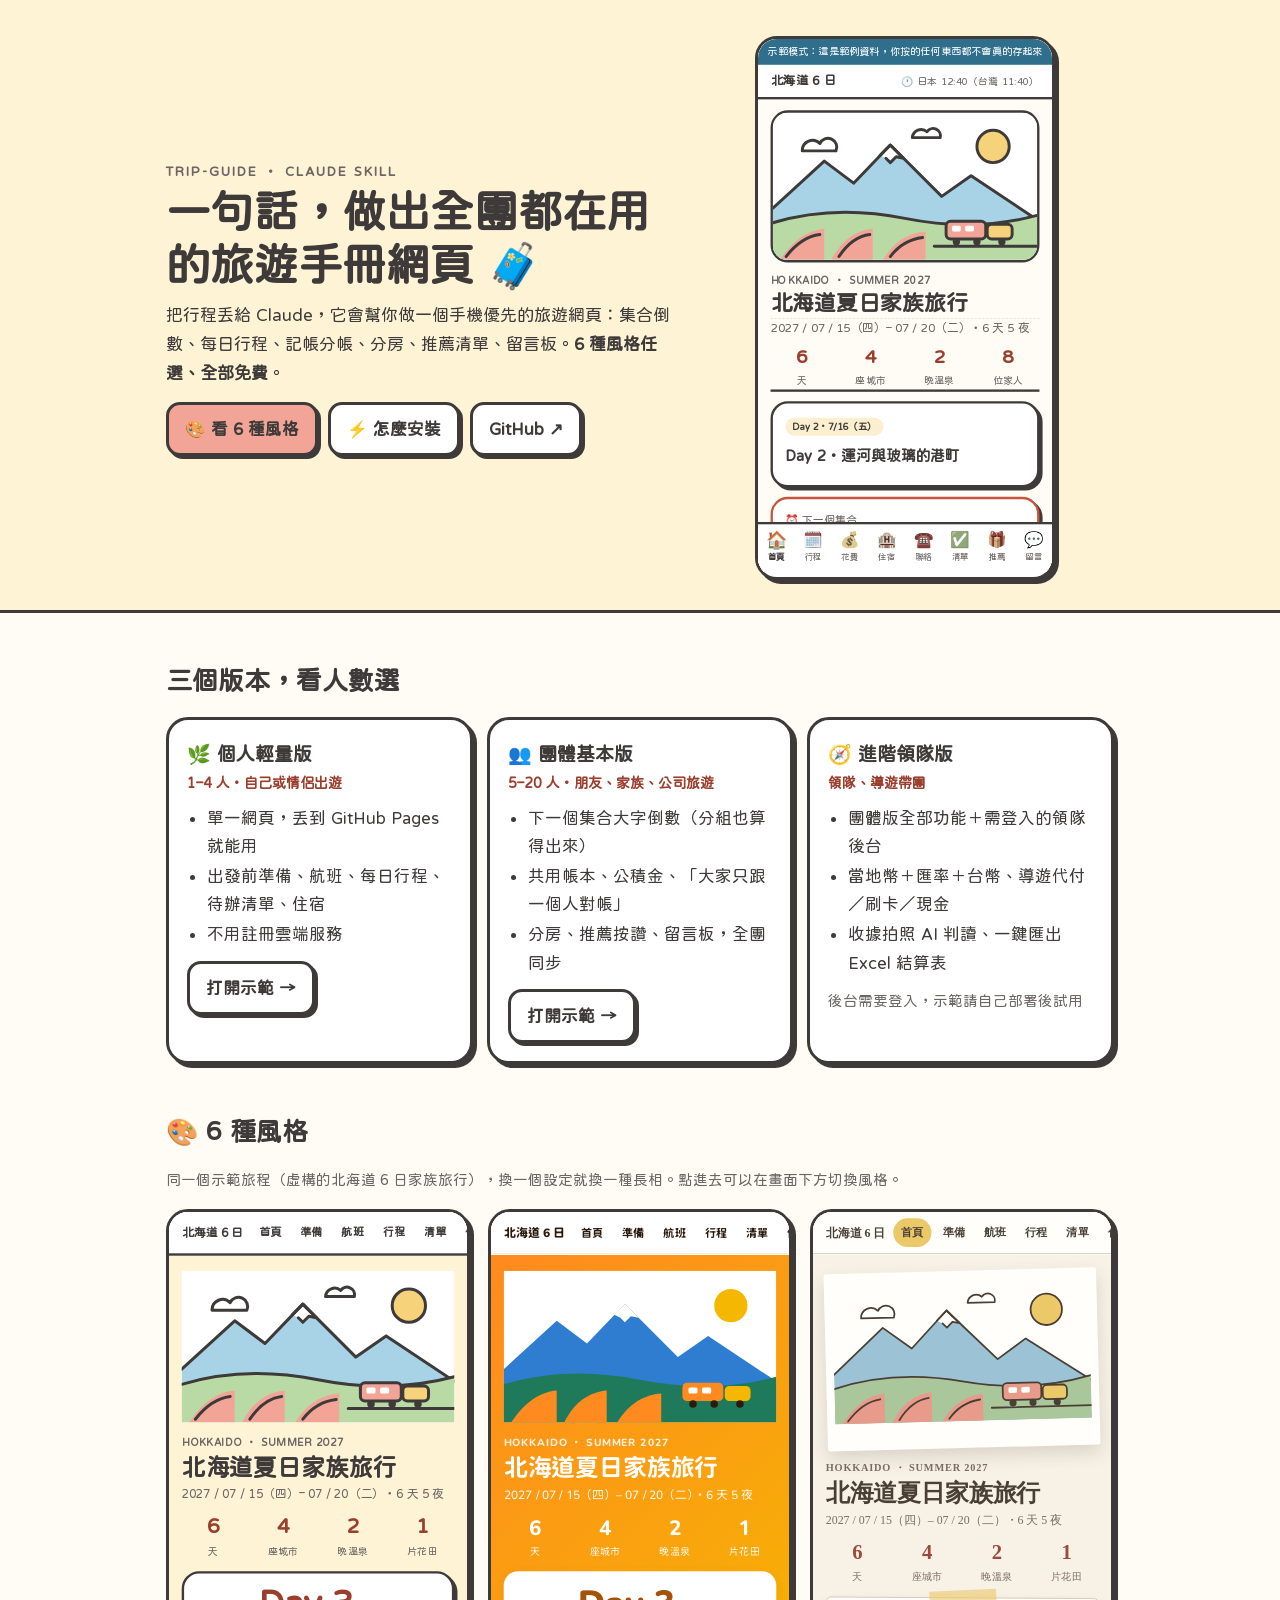
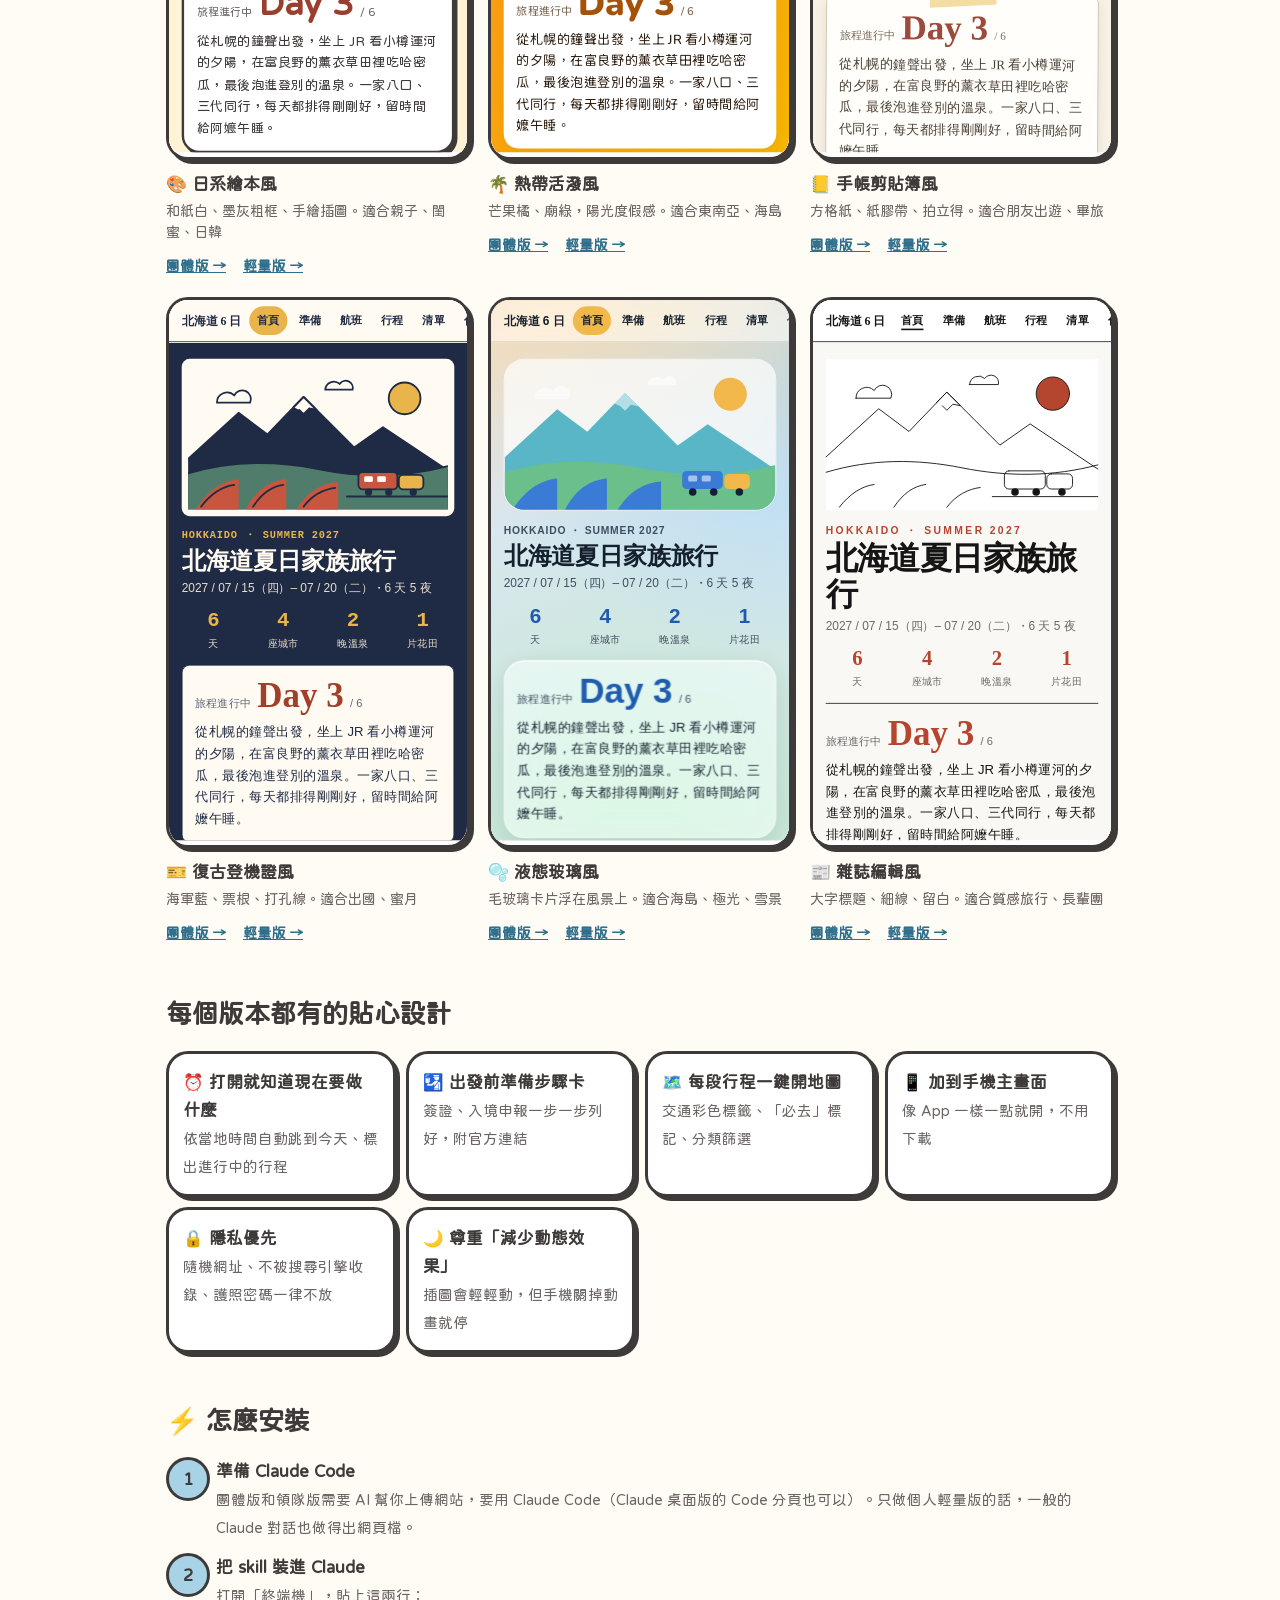
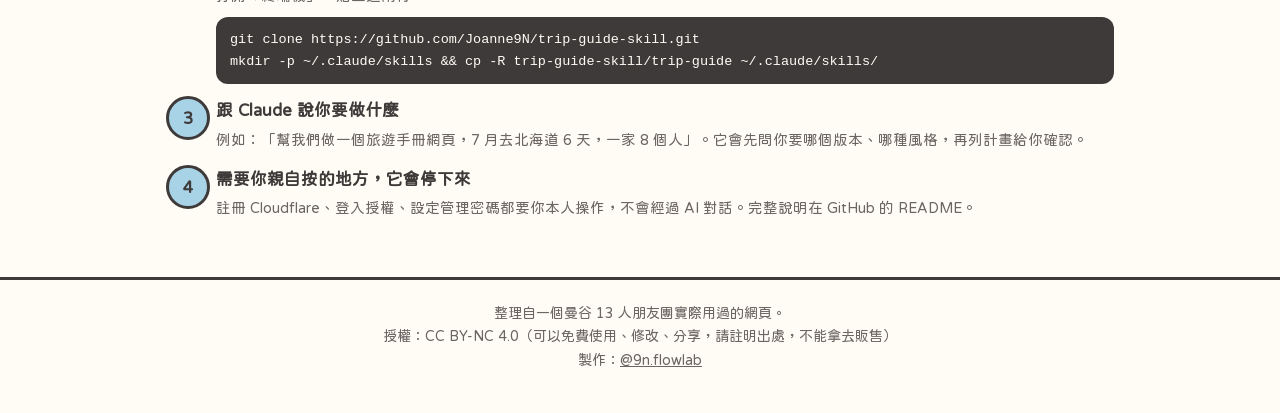
==== docs/index.html @ 9cfe088f "trip-guide skill v3: 6 styles × 3 versions, preview site Co-Authored-By: Claude Opus 5.5 <noreply@an" ====
<!DOCTYPE html>
<html lang="zh-Hant" data-theme="picturebook">
<head>
<meta charset="UTF-8">
<meta name="viewport" content="width=device-width, initial-scale=1, viewport-fit=cover">
<title>trip-guide 旅遊手冊網頁</title>
<meta name="description" content="一句話請 Claude 幫你做旅遊手冊網頁：6 種風格、個人／團體／領隊三個版本，記帳分帳、集合倒數、分房、留言板，全部免費。">
<link rel="icon" href="data:image/svg+xml,<svg xmlns='http://www.w3.org/2000/svg' viewBox='0 0 100 100'><text y='.9em' font-size='90'>🧳</text></svg>">
<link rel="preconnect" href="https://fonts.googleapis.com">
<link rel="preconnect" href="https://fonts.gstatic.com" crossorigin>
<link rel="stylesheet" href="https://fonts.googleapis.com/css2?family=Huninn&display=swap">
<link rel="stylesheet" href="themes.css">
<style>
*{box-sizing:border-box}
html,body{margin:0}
body{font-size:16.5px;line-height:1.7;overflow-x:hidden}
a{color:inherit}
.wrap{max-width:980px;margin:0 auto;padding:0 16px}
header.top{border-bottom:var(--bw) solid var(--bc);background:var(--hero-bg)}
header.top .wrap{padding-top:36px;padding-bottom:30px;display:grid;gap:18px;align-items:center}
@media (min-width:760px){ header.top .wrap{grid-template-columns:1.1fr .9fr} }
.kicker{font-size:13px;font-weight:700;letter-spacing:2px;color:var(--muted)}
h1{font-size:clamp(30px,6vw,44px);line-height:1.2;margin:4px 0 10px}
h2{font-size:26px;margin:46px 0 6px}
.lead{font-size:17px;margin:0 0 14px}
.btns{display:flex;flex-wrap:wrap;gap:10px}
.btn{display:inline-flex;align-items:center;gap:6px;padding:10px 16px;font:inherit;font-weight:700;text-decoration:none;cursor:pointer;background:var(--paper);color:var(--ink);border:var(--bw) solid var(--bc);border-radius:var(--radius-s);box-shadow:3px 3px 0 var(--bc);min-height:46px}
.btn.main{background:var(--c1)}
.muted{color:var(--muted);font-size:14.5px}
.card{padding:18px;margin:0}
.grid3{display:grid;gap:14px;margin-top:14px}
@media (min-width:760px){ .grid3{grid-template-columns:repeat(3,1fr)} }
.ver h3{margin:0 0 2px;font-size:19px}
.ver .who{font-weight:700;color:var(--c1-ink);font-size:14px}
.ver ul{margin:8px 0 0;padding-left:20px}
.ver li{margin:2px 0}
.styles{display:grid;gap:18px;margin-top:16px;grid-template-columns:repeat(2,1fr)}
@media (min-width:760px){ .styles{grid-template-columns:repeat(3,1fr)} }
.style h3{margin:10px 0 0;font-size:17px}
.style p{margin:2px 0 8px;font-size:14px;color:var(--muted);line-height:1.5}
.phone{position:relative;width:100%;aspect-ratio:375/680;border:var(--bw) solid var(--bc);border-radius:22px;overflow:hidden;background:var(--paper);box-shadow:4px 4px 0 var(--bc)}
.phone iframe{position:absolute;top:0;left:0;width:375px;height:680px;border:0;transform-origin:0 0;pointer-events:none}
.style a.open{display:inline-block;font-size:14px;font-weight:700;color:var(--c3-ink)}
.steps{counter-reset:s;list-style:none;padding:0;margin:14px 0 0;display:grid;gap:12px}
.steps li{counter-increment:s;display:grid;grid-template-columns:38px 1fr;gap:12px;align-items:start}
.steps li::before{content:counter(s);width:38px;height:38px;border-radius:50%;display:flex;align-items:center;justify-content:center;font-weight:800;background:var(--c3);border:var(--bw) solid var(--bc)}
pre{background:var(--ink);color:#FFFCF6;border-radius:12px;padding:12px 14px;overflow-x:auto;font-size:13.5px;line-height:1.6;margin:8px 0 0;white-space:pre-wrap;word-break:break-all}
.feat{display:grid;gap:10px;margin-top:14px;grid-template-columns:repeat(auto-fit,minmax(220px,1fr))}
.feat div{padding:14px}
.feat b{display:block}
footer{margin:56px 0 0;border-top:var(--bw) solid var(--bc);padding:22px 0 40px;text-align:center;font-size:14px;color:var(--muted)}
</style>
</head>
<body>

<header class="top"><div class="wrap">
  <div>
    <div class="kicker">TRIP-GUIDE ・ CLAUDE SKILL</div>
    <h1>一句話，做出全團都在用的旅遊手冊網頁 🧳</h1>
    <p class="lead">把行程丟給 Claude，它會幫你做一個手機優先的旅遊網頁：集合倒數、每日行程、記帳分帳、分房、推薦清單、留言板。<b>6 種風格任選、全部免費</b>。</p>
    <div class="btns">
      <a class="btn main" href="#styles">🎨 看 6 種風格</a>
      <a class="btn" href="#install">⚡ 怎麼安裝</a>
      <a class="btn" href="https://github.com/Joanne9N/trip-guide-skill">GitHub ↗</a>
    </div>
  </div>
  <div class="phone" style="max-width:300px;justify-self:center"><iframe data-src="group.html?theme=picturebook&now=2027-07-16T12:40&bare" title="團體版示範畫面" loading="lazy" scrolling="no"></iframe></div>
</div></header>

<main class="wrap">

  <h2>三個版本，看人數選</h2>
  <div class="grid3">
    <div class="card ver"><h3>🌿 個人輕量版</h3><div class="who">1–4 人・自己或情侶出遊</div>
      <ul><li>單一網頁，丟到 GitHub Pages 就能用</li><li>出發前準備、航班、每日行程、待辦清單、住宿</li><li>不用註冊雲端服務</li></ul>
      <div class="btns" style="margin-top:12px"><a class="btn" href="lite.html?now=2027-07-17">打開示範 →</a></div></div>
    <div class="card ver"><h3>👥 團體基本版</h3><div class="who">5–20 人・朋友、家族、公司旅遊</div>
      <ul><li>下一個集合大字倒數（分組也算得出來）</li><li>共用帳本、公積金、「大家只跟一個人對帳」</li><li>分房、推薦按讚、留言板，全團同步</li></ul>
      <div class="btns" style="margin-top:12px"><a class="btn" href="group.html?now=2027-07-16T12:40">打開示範 →</a></div></div>
    <div class="card ver"><h3>🧭 進階領隊版</h3><div class="who">領隊、導遊帶團</div>
      <ul><li>團體版全部功能＋需登入的領隊後台</li><li>當地幣＋匯率＋台幣、導遊代付／刷卡／現金</li><li>收據拍照 AI 判讀、一鍵匯出 Excel 結算表</li></ul>
      <p class="muted" style="margin:12px 0 0">後台需要登入，示範請自己部署後試用</p></div>
  </div>

  <h2 id="styles">🎨 6 種風格</h2>
  <p class="muted">同一個示範旅程（虛構的北海道 6 日家族旅行），換一個設定就換一種長相。點進去可以在畫面下方切換風格。</p>
  <div class="styles" id="style-grid"></div>

  <h2>每個版本都有的貼心設計</h2>
  <div class="feat">
    <div class="card"><b>⏰ 打開就知道現在要做什麼</b><span class="muted">依當地時間自動跳到今天、標出進行中的行程</span></div>
    <div class="card"><b>🛂 出發前準備步驟卡</b><span class="muted">簽證、入境申報一步一步列好，附官方連結</span></div>
    <div class="card"><b>🗺️ 每段行程一鍵開地圖</b><span class="muted">交通彩色標籤、「必去」標記、分類篩選</span></div>
    <div class="card"><b>📱 加到手機主畫面</b><span class="muted">像 App 一樣一點就開，不用下載</span></div>
    <div class="card"><b>🔒 隱私優先</b><span class="muted">隨機網址、不被搜尋引擎收錄、護照密碼一律不放</span></div>
    <div class="card"><b>🌙 尊重「減少動態效果」</b><span class="muted">插圖會輕輕動，但手機關掉動畫就停</span></div>
  </div>

  <h2 id="install">⚡ 怎麼安裝</h2>
  <ol class="steps">
    <li><div><b>準備 Claude Code</b><br><span class="muted">團體版和領隊版需要 AI 幫你上傳網站，要用 Claude Code（Claude 桌面版的 Code 分頁也可以）。只做個人輕量版的話，一般的 Claude 對話也做得出網頁檔。</span></div></li>
    <li><div><b>把 skill 裝進 Claude</b><br><span class="muted">打開「終端機」，貼上這兩行：</span>
      <pre>git clone https://github.com/Joanne9N/trip-guide-skill.git
mkdir -p ~/.claude/skills && cp -R trip-guide-skill/trip-guide ~/.claude/skills/</pre></div></li>
    <li><div><b>跟 Claude 說你要做什麼</b><br><span class="muted">例如：「幫我們做一個旅遊手冊網頁，7 月去北海道 6 天，一家 8 個人」。它會先問你要哪個版本、哪種風格，再列計畫給你確認。</span></div></li>
    <li><div><b>需要你親自按的地方，它會停下來</b><br><span class="muted">註冊 Cloudflare、登入授權、設定管理密碼都要你本人操作，不會經過 AI 對話。完整說明在 GitHub 的 README。</span></div></li>
  </ol>

</main>

<footer><div class="wrap">
  整理自一個曼谷 13 人朋友團實際用過的網頁。<br>
  授權：CC BY-NC 4.0（可以免費使用、修改、分享，請註明出處，不能拿去販售）<br>
  製作：<a href="https://www.instagram.com/9n.flowlab/" target="_blank" rel="noopener">@9n.flowlab</a>
</div></footer>

<script>
const STYLES = [
  ["picturebook","🎨 日系繪本風","和紙白、墨灰粗框、手繪插圖。適合親子、閨蜜、日韓"],
  ["tropical","🌴 熱帶活潑風","芒果橘、廟綠，陽光度假感。適合東南亞、海島"],
  ["scrapbook","📒 手帳剪貼簿風","方格紙、紙膠帶、拍立得。適合朋友出遊、畢旅"],
  ["boarding","🎫 復古登機證風","海軍藍、票根、打孔線。適合出國、蜜月"],
  ["glass","🫧 液態玻璃風","毛玻璃卡片浮在風景上。適合海島、極光、雪景"],
  ["magazine","📰 雜誌編輯風","大字標題、細線、留白。適合質感旅行、長輩團"],
];
document.getElementById("style-grid").innerHTML = STYLES.map(([t, n, d]) => `
  <div class="style">
    <a href="group.html?theme=${t}&now=2027-07-16T12:40" aria-label="打開${n}示範"><div class="phone"><iframe data-src="lite.html?theme=${t}&now=2027-07-17&bare" title="${n}示範畫面" loading="lazy" tabindex="-1" scrolling="no"></iframe></div></a>
    <h3>${n}</h3><p>${d}</p>
    <a class="open" href="group.html?theme=${t}&now=2027-07-16T12:40">團體版 →</a>　<a class="open" href="lite.html?theme=${t}&now=2027-07-17">輕量版 →</a>
  </div>`).join("");
// 縮圖：把 375px 寬的手機畫面縮放到卡片寬度；捲到附近才載入
const frames = [...document.querySelectorAll(".phone iframe")];
const fit = () => frames.forEach(f => { f.style.transform = `scale(${f.parentNode.clientWidth / 375})`; });
fit(); addEventListener("resize", fit);
const load = f => { if (!f.src) f.src = f.dataset.src; };
if ("IntersectionObserver" in window){
  const io = new IntersectionObserver(es => es.forEach(e => { if (e.isIntersecting){ load(e.target); io.unobserve(e.target); } }), { rootMargin: "300px" });
  frames.forEach(f => io.observe(f));
} else frames.forEach(load);
</script>
</body>
</html>
---- docs/themes.css ----
/* =========================================================
   trip-guide 風格系統（6 種）
   用法：<html data-theme="picturebook">，換風格只要改這個值
   picturebook 日系繪本｜tropical 熱帶活潑｜scrapbook 手帳剪貼簿
   boarding 復古登機證｜glass 液態玻璃｜magazine 雜誌編輯
   這份是母版：改完執行 node tools/sync-themes.mjs，
   會把內容同步進各版本 index.html 的 THEMES 區塊
   ========================================================= */

/* ---------- 共用變數（每種風格覆寫） ---------- */
:root{
  --bg:#FFFCF6; --paper:#FFFFFF; --ink:#3E3A39; --muted:#6B6563; --line:#E8DCCB;
  --c1:#F2A497; --c2:#F6D27A; --c3:#A8D3E6; --c4:#B9DAA5;
  --c1-ink:#9A3E2E; --c3-ink:#2F6F8C; --c4-ink:#3F6E2C;
  --on-c1:#3E3A39; --alert:#C8553D;
  --bw:3px; --bc:#3E3A39; --radius:22px; --radius-s:14px;
  --shadow:none; --shadow-lift:none;
  --font-body:"Huninn",-apple-system,"PingFang TC","Noto Sans TC",sans-serif;
  --font-head:var(--font-body);
  --font-mono:ui-monospace,"SF Mono",Menlo,monospace;
  --hero-bg:var(--bg);
}

/* 🎨 日系繪本：和紙白、墨灰粗框、大圓角、平塗 */
[data-theme="picturebook"]{
  --alert:#C8553D;
  --bg:#FFFCF6; --paper:#FFFFFF; --ink:#3E3A39; --muted:#6B6563; --line:#E8DCCB;
  --c1:#F2A497; --c2:#F6D27A; --c3:#A8D3E6; --c4:#B9DAA5;
  --c1-ink:#9A3E2E; --c3-ink:#2F6F8C; --c4-ink:#3F6E2C; --on-c1:#3E3A39;
  --bw:3px; --bc:#3E3A39; --radius:22px; --radius-s:14px;
  --shadow:4px 4px 0 #3E3A39; --shadow-lift:6px 6px 0 #3E3A39;
  --font-body:"Huninn",-apple-system,"PingFang TC",sans-serif;
  --hero-bg:#FFF3D6;
}

/* 🌴 熱帶活潑：芒果橘、廟綠、辣椒紅（曼谷團原版） */
[data-theme="tropical"]{
  --alert:#E0452B;
  --bg:#FFF8EC; --paper:#FFFFFF; --ink:#2B1B0E; --muted:#7A6450; --line:#F1E3CC;
  --c1:#FF8A1F; --c2:#F5B700; --c3:#2F7DD1; --c4:#1F7A5C;
  --c1-ink:#A4520A; --c3-ink:#2F7DD1; --c4-ink:#1F7A5C; --on-c1:#FFFFFF;
  --bw:0px; --bc:transparent; --radius:18px; --radius-s:12px;
  --shadow:0 4px 14px rgba(120,70,10,.08); --shadow-lift:0 8px 22px rgba(120,70,10,.14);
  --font-body:"Chiron GoRound TC",-apple-system,"PingFang TC",sans-serif;
  --hero-bg:linear-gradient(135deg,#FF8A1F,#F5B700);
}

/* 📒 手帳剪貼簿：方格紙、紙膠帶、微歪的卡片 */
[data-theme="scrapbook"]{
  --alert:#B9503F;
  --bg:#F7F1E6; --paper:#FFFEFA; --ink:#4A3F35; --muted:#7D6E60; --line:#E6DACB;
  --c1:#E89A8B; --c2:#EBC868; --c3:#9CC3D5; --c4:#A9C79A;
  --c1-ink:#9C4A3B; --c3-ink:#3D6E85; --c4-ink:#4C6E3D; --on-c1:#4A3F35;
  --bw:1.5px; --bc:#CDBFAE; --radius:6px; --radius-s:6px;
  --shadow:0 2px 0 rgba(74,63,53,.08),0 6px 14px rgba(74,63,53,.10); --shadow-lift:0 10px 22px rgba(74,63,53,.16);
  --font-body:"LXGW WenKai TC",-apple-system,"PingFang TC",serif;
  --hero-bg:#F7F1E6;
}

/* 🎫 復古登機證：奶油紙、海軍藍、票根與打孔線 */
[data-theme="boarding"]{
  --alert:#C8553D;
  --bg:#F3EBDD; --paper:#FFFBF2; --ink:#1F2A44; --muted:#5E6577; --line:#D9CDB8;
  --c1:#C8553D; --c2:#E9B44C; --c3:#1F2A44; --c4:#4F7C6B;
  --c1-ink:#A23F2A; --c3-ink:#1F2A44; --c4-ink:#35594B; --on-c1:#FFFBF2;
  --bw:1.5px; --bc:#1F2A44; --radius:10px; --radius-s:8px;
  --shadow:0 1px 0 rgba(31,42,68,.12); --shadow-lift:0 6px 16px rgba(31,42,68,.14);
  --font-body:"Noto Sans TC",-apple-system,"PingFang TC",sans-serif;
  --font-head:"Noto Serif TC","Songti TC",serif;
  --font-mono:"Space Mono",ui-monospace,Menlo,monospace;
  --hero-bg:#1F2A44;
}

/* 🫧 液態玻璃：半透明毛玻璃卡片，底下是風景照或漸層 */
[data-theme="glass"]{
  --alert:#D94A3A;
  --bg:#DCE7F2; --paper:rgba(255,255,255,.55); --ink:#14202E; --muted:#3E4E60; --line:rgba(20,32,46,.12);
  --c1:#3A7BD5; --c2:#F2B84B; --c3:#59B6C7; --c4:#6BBF8A;
  --c1-ink:#1E5BAE; --c3-ink:#1F6E7C; --c4-ink:#2D7A4C; --on-c1:#FFFFFF;
  --bw:1px; --bc:rgba(255,255,255,.7); --radius:26px; --radius-s:16px;
  --shadow:0 8px 30px rgba(20,32,46,.12),inset 0 1px 0 rgba(255,255,255,.8); --shadow-lift:0 14px 40px rgba(20,32,46,.18),inset 0 1px 0 rgba(255,255,255,.9);
  --font-body:"Noto Sans TC",-apple-system,"PingFang TC",sans-serif;
  --hero-bg:transparent;
}

/* 📰 雜誌編輯：大字標題、細線、留白、黑白加一個重點色 */
[data-theme="magazine"]{
  --alert:#B5452E;
  --bg:#FAF8F4; --paper:#FFFFFF; --ink:#151515; --muted:#6A6A6A; --line:#DEDAD2;
  --c1:#B5452E; --c2:#C9A227; --c3:#2E5E7E; --c4:#5B7A4A;
  --c1-ink:#B5452E; --c3-ink:#2E5E7E; --c4-ink:#4C6A3C; --on-c1:#FFFFFF;
  --bw:1px; --bc:#151515; --radius:0px; --radius-s:0px;
  --shadow:none; --shadow-lift:none;
  --font-body:"Noto Sans TC",-apple-system,"PingFang TC",sans-serif;
  --font-head:"Noto Serif TC","Songti TC",serif;
  --hero-bg:#FAF8F4;
}

/* ---------- 共用元件（所有風格共用的骨架） ---------- */
html{background:var(--bg)}
body{background:var(--bg);color:var(--ink);font-family:var(--font-body)}
h1,h2,h3,.head-font{font-family:var(--font-head)}
.card{background:var(--paper);border:var(--bw) solid var(--bc);border-radius:var(--radius);box-shadow:var(--shadow)}
.btn{border-radius:var(--radius-s)}
.pill{border-radius:99px}
.mono{font-family:var(--font-mono)}
.tag{display:inline-block;font-size:12px;font-weight:700;padding:2px 9px;border-radius:99px;border:1.5px solid currentColor;line-height:1.5;vertical-align:2px}
.tag.walk{color:var(--c4-ink);background:color-mix(in srgb,var(--c4) 28%,var(--paper))}
.tag.train{color:var(--c3-ink);background:color-mix(in srgb,var(--c3) 28%,var(--paper))}
.tag.bus{color:#7A5A00;background:color-mix(in srgb,var(--c2) 35%,var(--paper))}
.tag.car{color:var(--c1-ink);background:color-mix(in srgb,var(--c1) 28%,var(--paper))}
.tag.flight{color:var(--ink);background:color-mix(in srgb,var(--line) 60%,var(--paper))}
.tag.must{color:var(--on-c1);background:var(--c1);border-color:var(--c1)}

/* 插圖：線條吃 --ink，填色吃 --c1～--c4，各風格自動變色 */
.ill .k{stroke:var(--ink);stroke-width:calc(var(--bw) + 1px);stroke-linejoin:round;stroke-linecap:round;fill:none}
.ill .f1{fill:var(--c1)} .ill .f2{fill:var(--c2)} .ill .f3{fill:var(--c3)} .ill .f4{fill:var(--c4)}
.ill .fp{fill:var(--paper)} .ill .fi{fill:var(--ink)}
[data-theme="tropical"] .ill .k,[data-theme="glass"] .ill .k{stroke-width:0}
[data-theme="magazine"] .ill .k{stroke-width:1.2px}
[data-theme="magazine"] .ill .f1,[data-theme="magazine"] .ill .f2,[data-theme="magazine"] .ill .f3,[data-theme="magazine"] .ill .f4{fill:none}
[data-theme="magazine"] .ill .sun{fill:var(--c1)}

/* 動畫：插圖輕輕動、切換日期彈一下 */
@keyframes bob{50%{transform:translateY(-4px)}}
@keyframes drift{50%{transform:translateX(10px)}}
@keyframes ride{0%{transform:translateX(-30px)}100%{transform:translateX(30px)}}
@keyframes twinkle{50%{opacity:.35}}
@keyframes boing{0%{transform:scale(.96) translateY(6px);opacity:.2}60%{transform:scale(1.02) translateY(-2px);opacity:1}100%{transform:none}}
.ill .bob{animation:bob 3.2s ease-in-out infinite}
.ill .drift{animation:drift 7s ease-in-out infinite}
.ill .ride{animation:ride 6s ease-in-out infinite alternate}
.ill .twinkle{animation:twinkle 2.4s ease-in-out infinite}
.boing{animation:boing .45s cubic-bezier(.3,1.4,.5,1)}
@media (prefers-reduced-motion:reduce){
  *,*::before,*::after{animation:none !important;transition:none !important;scroll-behavior:auto !important}
}

/* ---------- 各風格的裝飾 ---------- */

/* 🎨 繪本：硬陰影、粗框按鈕 */
[data-theme="picturebook"] .btn,[data-theme="picturebook"] .day-chip{border:var(--bw) solid var(--bc)}
[data-theme="picturebook"] .day-chip.on{box-shadow:3px 3px 0 var(--bc)}
[data-theme="picturebook"] .hero{border-bottom:var(--bw) solid var(--bc)}

/* 🌴 熱帶：漸層頁首、白字 */
[data-theme="tropical"] .hero{color:#fff;border-radius:0 0 28px 28px}
[data-theme="tropical"] .hero .sub,[data-theme="tropical"] .hero .stat span{color:rgba(255,255,255,.92)}
[data-theme="tropical"] .hero .stat b{color:#fff}
[data-theme="tropical"] .hero .kicker{color:rgba(255,255,255,.85)}
.hero .card{color:var(--ink)}

/* 📒 手帳：方格紙底、紙膠帶、卡片微歪 */
[data-theme="scrapbook"] body{background-image:linear-gradient(rgba(156,195,213,.18) 1px,transparent 1px),linear-gradient(90deg,rgba(156,195,213,.18) 1px,transparent 1px);background-size:22px 22px}
[data-theme="scrapbook"] .card{position:relative}
[data-theme="scrapbook"] .card::before{content:"";position:absolute;top:-10px;left:50%;width:84px;height:20px;margin-left:-42px;background:color-mix(in srgb,var(--c2) 70%,transparent);transform:rotate(-3deg);opacity:.85}
[data-theme="scrapbook"] .card:nth-of-type(3n+2)::before{background:color-mix(in srgb,var(--c3) 70%,transparent);transform:rotate(2deg);left:22%}
[data-theme="scrapbook"] .card:nth-of-type(3n)::before{background:color-mix(in srgb,var(--c1) 60%,transparent);transform:rotate(-1deg);left:74%}
[data-theme="scrapbook"] .card:nth-of-type(odd){transform:rotate(-.4deg)}
[data-theme="scrapbook"] .card:nth-of-type(even){transform:rotate(.35deg)}
[data-theme="scrapbook"] .hero-art{background:var(--paper);padding:10px 10px 34px;box-shadow:var(--shadow-lift);transform:rotate(-1.5deg);border-radius:3px}

/* 🎫 登機證：深藍頁首、打孔線、等寬字 */
[data-theme="boarding"] .hero{color:#FFFBF2}
[data-theme="boarding"] .hero .sub,[data-theme="boarding"] .hero .stat span{color:#E9DFC9}
[data-theme="boarding"] .hero .stat b{color:var(--c2);font-family:var(--font-mono)}
[data-theme="boarding"] .hero .kicker{color:var(--c2);font-family:var(--font-mono)}
[data-theme="boarding"] .hero-art{background:#FFFBF2;border-radius:10px;padding:8px;position:relative}
[data-theme="boarding"] .card{position:relative}
[data-theme="boarding"] .card.ticket{border-style:solid;background:radial-gradient(circle at 0 50%,transparent 11px,var(--paper) 12px) left/51% 100% no-repeat,radial-gradient(circle at 100% 50%,transparent 11px,var(--paper) 12px) right/51% 100% no-repeat;border:0;box-shadow:0 0 0 1.5px var(--bc) inset}
[data-theme="boarding"] .perf{border-top:2px dashed var(--line);margin:12px -16px}
[data-theme="boarding"] .day-chip b,[data-theme="boarding"] .t{font-family:var(--font-mono)}
[data-theme="boarding"] .stamp{display:inline-block;border:2px solid var(--c1);color:var(--c1);border-radius:8px;padding:2px 10px;transform:rotate(-6deg);font-family:var(--font-mono);font-weight:700;letter-spacing:1px}

/* 🫧 玻璃：背景照片／漸層＋毛玻璃 */
[data-theme="glass"] body{background:var(--photo,radial-gradient(1200px 600px at 10% -10%,#FFD9A8 0,transparent 60%),radial-gradient(900px 700px at 110% 10%,#A9D8F5 0,transparent 55%),radial-gradient(900px 900px at 50% 110%,#BDE8C9 0,transparent 60%),#DCE7F2);background-attachment:fixed;background-size:cover}
[data-theme="glass"] .card,[data-theme="glass"] .topbar,[data-theme="glass"] .day-chip,[data-theme="glass"] nav.tabs{-webkit-backdrop-filter:blur(18px) saturate(1.6);backdrop-filter:blur(18px) saturate(1.6)}
[data-theme="glass"] .topbar,[data-theme="glass"] nav.tabs{background:rgba(255,255,255,.55) !important}
[data-theme="glass"] .day-chip{background:rgba(255,255,255,.45) !important;border:1px solid rgba(255,255,255,.7) !important}
[data-theme="glass"] .hero-art{border-radius:26px;overflow:hidden;background:rgba(255,255,255,.35);border:1px solid rgba(255,255,255,.7)}
@supports not ((backdrop-filter:blur(1px)) or (-webkit-backdrop-filter:blur(1px))){
  [data-theme="glass"]{--paper:rgba(255,255,255,.92)}
}

/* 📰 雜誌：大標、細線分隔、沒有圓角 */
[data-theme="magazine"] .card{border-width:0;border-top:1px solid var(--bc);background:transparent;padding-left:0;padding-right:0}
[data-theme="magazine"] .hero h1{font-size:40px;line-height:1.15;font-weight:900;letter-spacing:-.5px}
[data-theme="magazine"] .hero .kicker{letter-spacing:3px;text-transform:uppercase;color:var(--c1)}
[data-theme="magazine"] h2{font-size:26px;font-weight:900;border-bottom:3px solid var(--ink);padding-bottom:6px}
[data-theme="magazine"] .day-chip{border:0;border-bottom:2px solid transparent;border-radius:0;background:transparent}
[data-theme="magazine"] .day-chip.on{border-bottom-color:var(--c1);background:transparent;color:var(--ink)}
[data-theme="magazine"] .btn{border:1px solid var(--ink)}
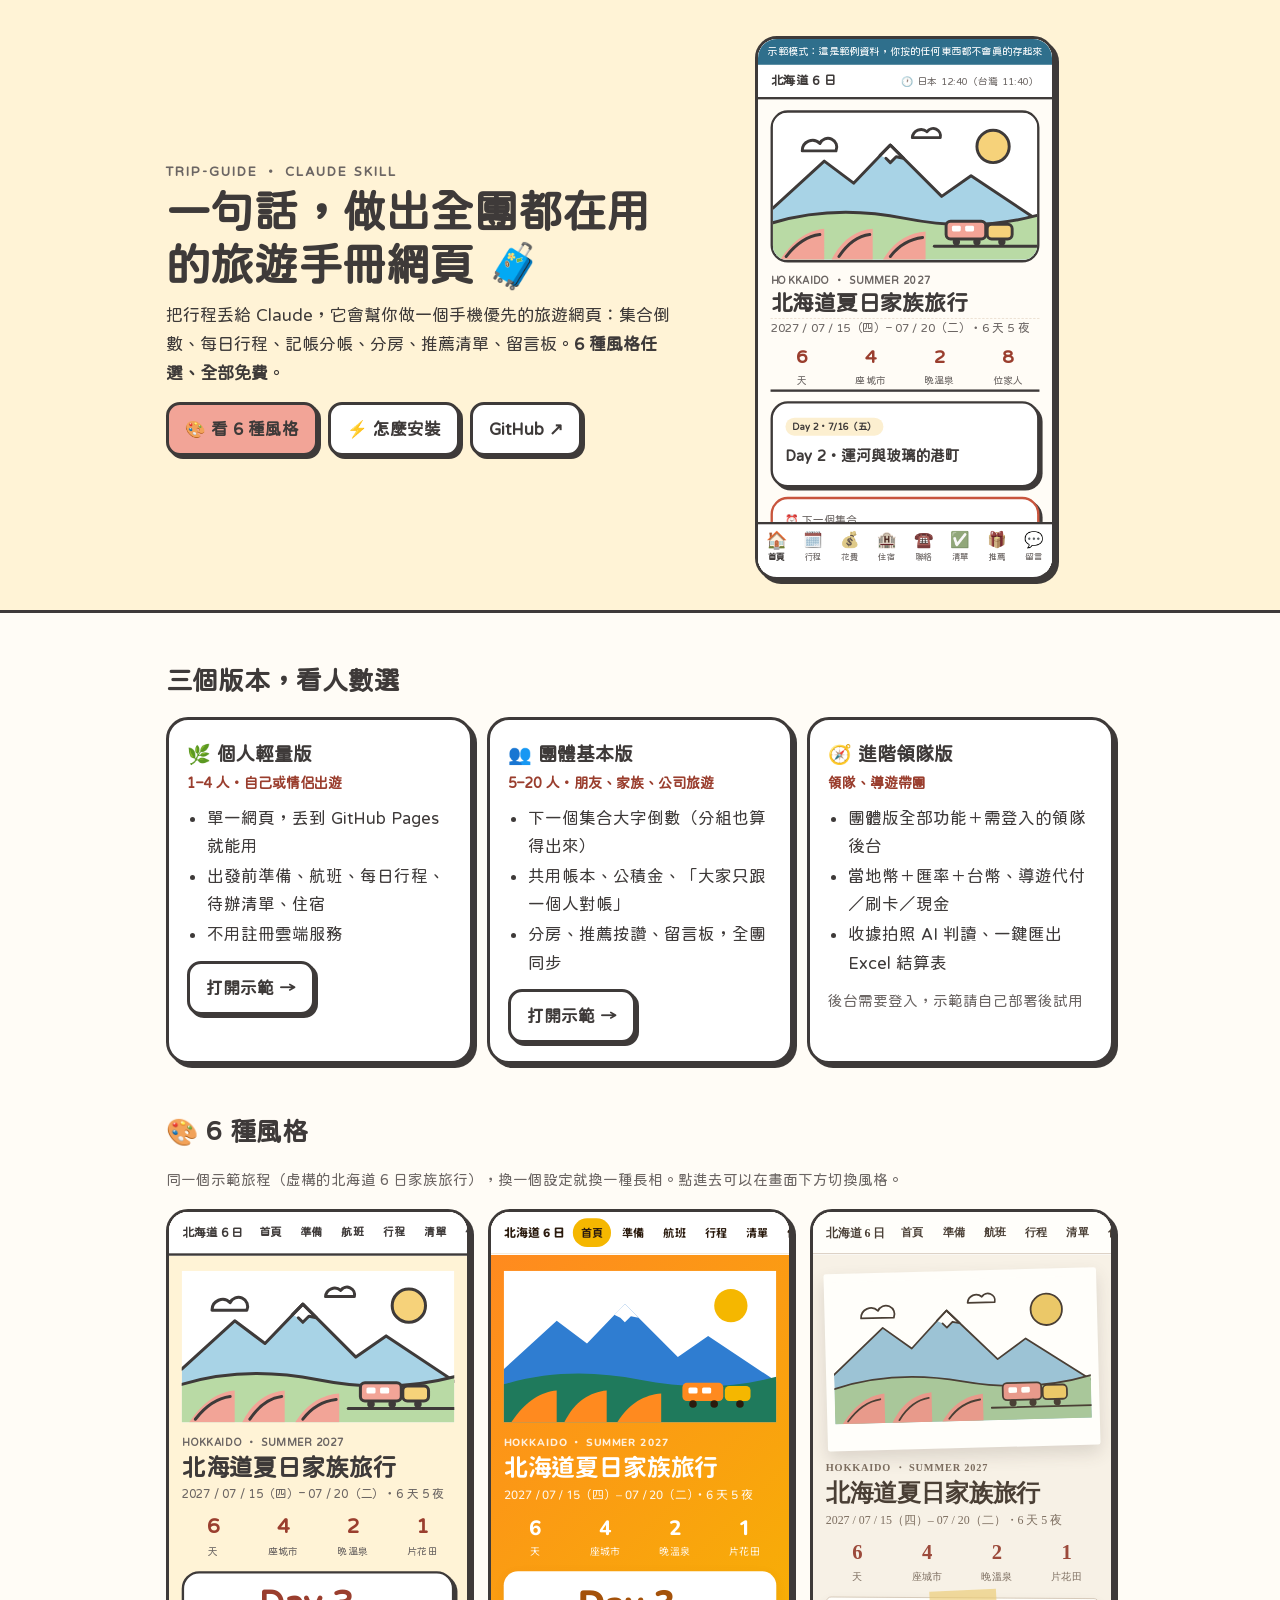
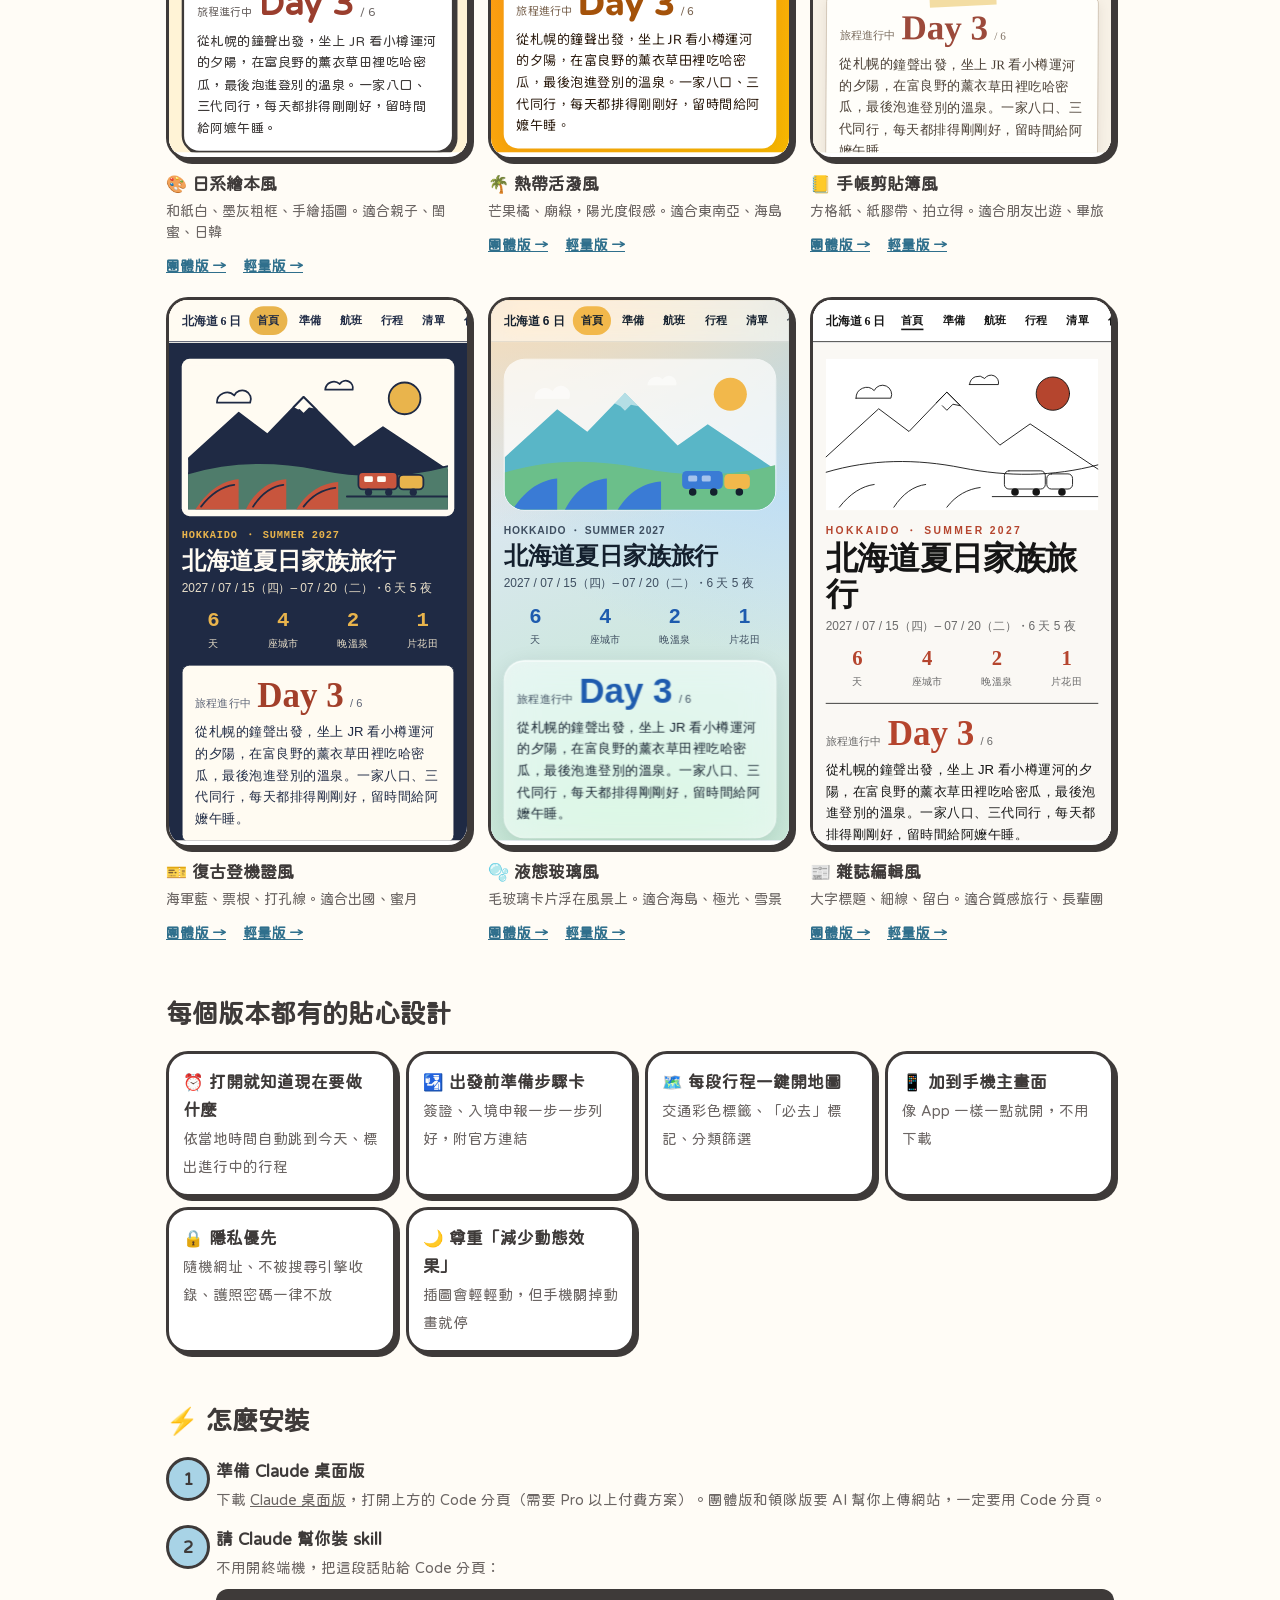
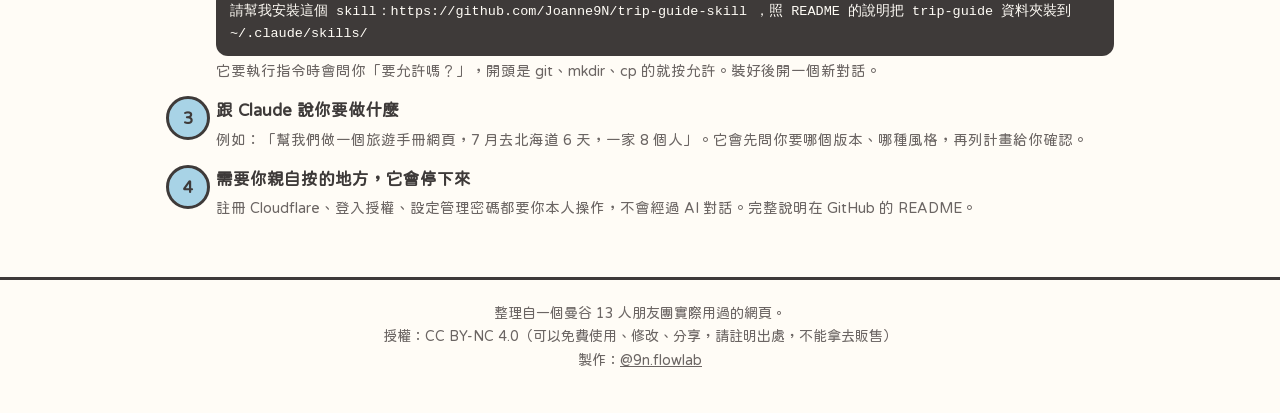
==== commit cd0db0d0: "Easier install guide, destination inventory and screenshot self-check - README and docs: install by " ====
--- a/docs/index.html
+++ b/docs/index.html
@@ -98,10 +98,10 @@
 
   <h2 id="install">⚡ 怎麼安裝</h2>
   <ol class="steps">
-    <li><div><b>準備 Claude Code</b><br><span class="muted">團體版和領隊版需要 AI 幫你上傳網站，要用 Claude Code（Claude 桌面版的 Code 分頁也可以）。只做個人輕量版的話，一般的 Claude 對話也做得出網頁檔。</span></div></li>
-    <li><div><b>把 skill 裝進 Claude</b><br><span class="muted">打開「終端機」，貼上這兩行：</span>
-      <pre>git clone https://github.com/Joanne9N/trip-guide-skill.git
-mkdir -p ~/.claude/skills && cp -R trip-guide-skill/trip-guide ~/.claude/skills/</pre></div></li>
+    <li><div><b>準備 Claude 桌面版</b><br><span class="muted">下載 <a href="https://claude.com/download" target="_blank" rel="noopener">Claude 桌面版</a>，打開上方的 Code 分頁（需要 Pro 以上付費方案）。團體版和領隊版要 AI 幫你上傳網站，一定要用 Code 分頁。</span></div></li>
+    <li><div><b>請 Claude 幫你裝 skill</b><br><span class="muted">不用開終端機，把這段話貼給 Code 分頁：</span>
+      <pre>請幫我安裝這個 skill：https://github.com/Joanne9N/trip-guide-skill ，照 README 的說明把 trip-guide 資料夾裝到 ~/.claude/skills/</pre>
+      <span class="muted">它要執行指令時會問你「要允許嗎？」，開頭是 git、mkdir、cp 的就按允許。裝好後開一個新對話。</span></div></li>
     <li><div><b>跟 Claude 說你要做什麼</b><br><span class="muted">例如：「幫我們做一個旅遊手冊網頁，7 月去北海道 6 天，一家 8 個人」。它會先問你要哪個版本、哪種風格，再列計畫給你確認。</span></div></li>
     <li><div><b>需要你親自按的地方，它會停下來</b><br><span class="muted">註冊 Cloudflare、登入授權、設定管理密碼都要你本人操作，不會經過 AI 對話。完整說明在 GitHub 的 README。</span></div></li>
   </ol>
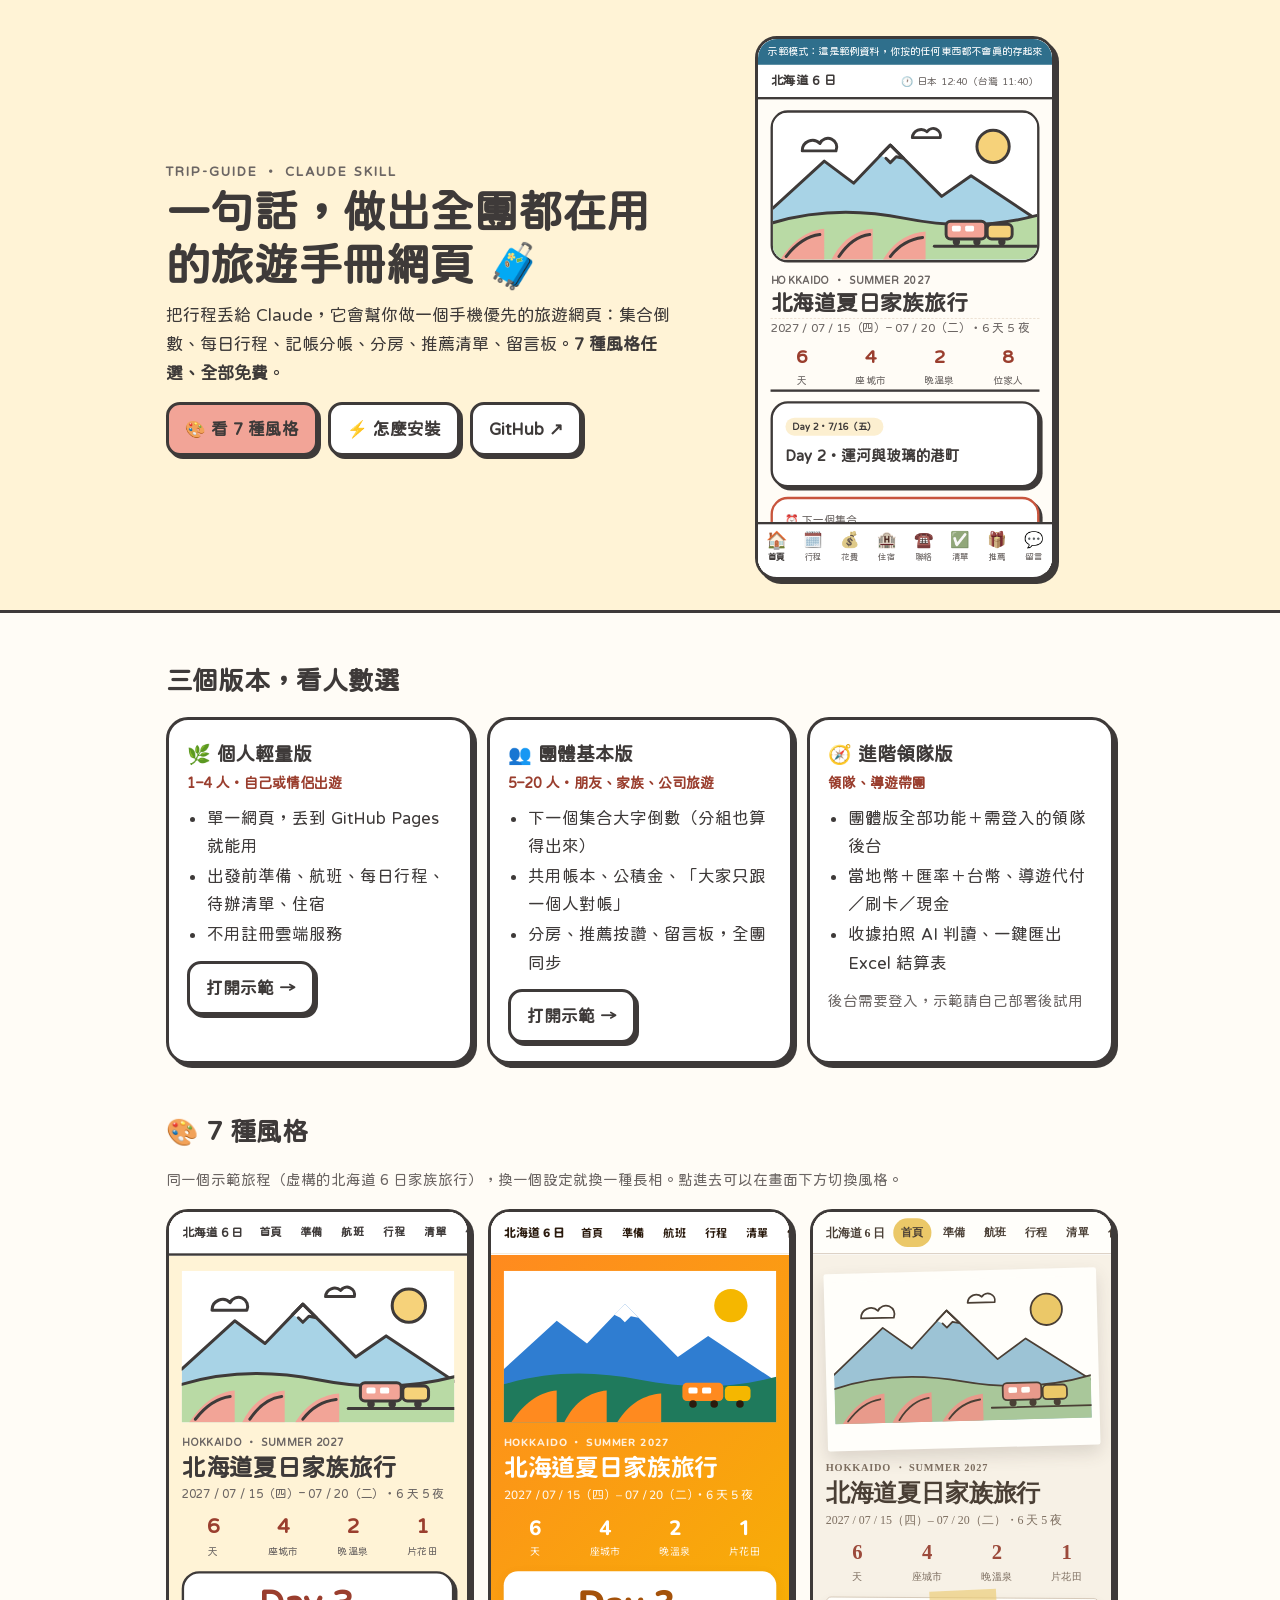
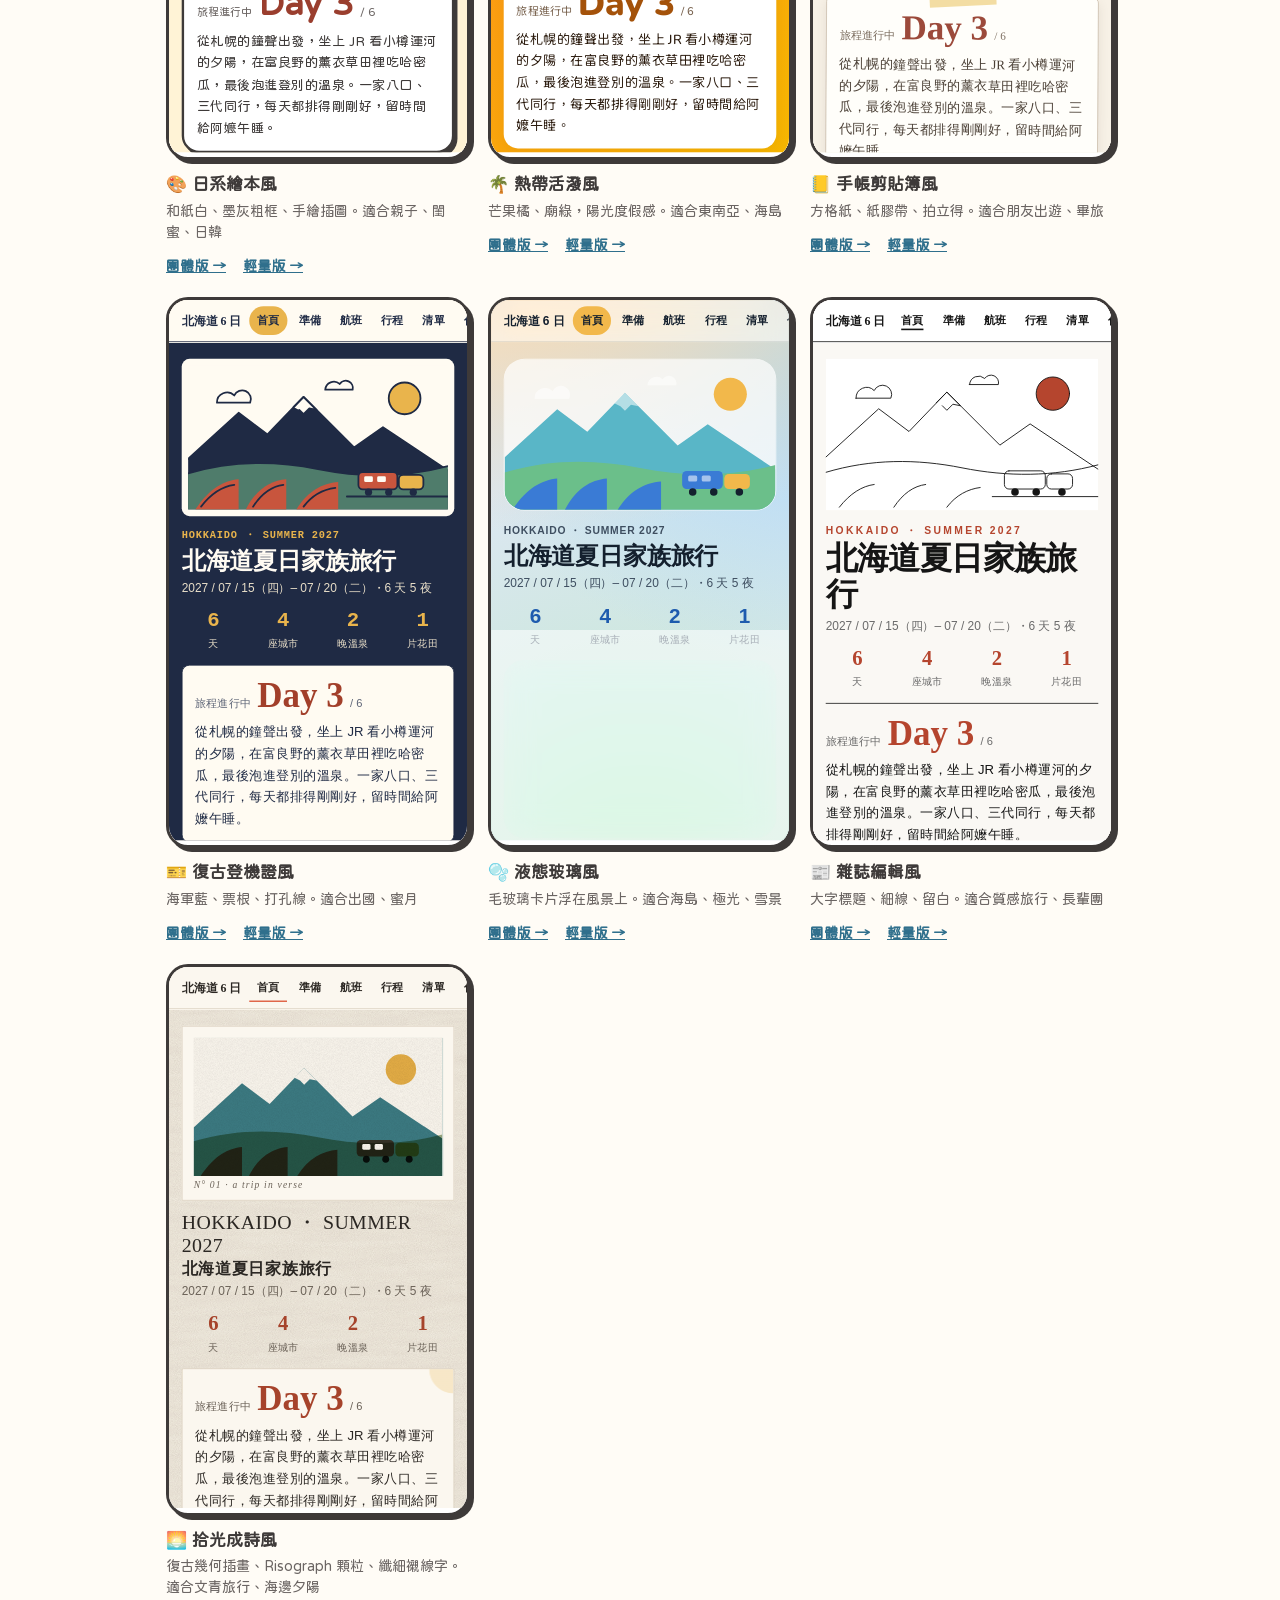
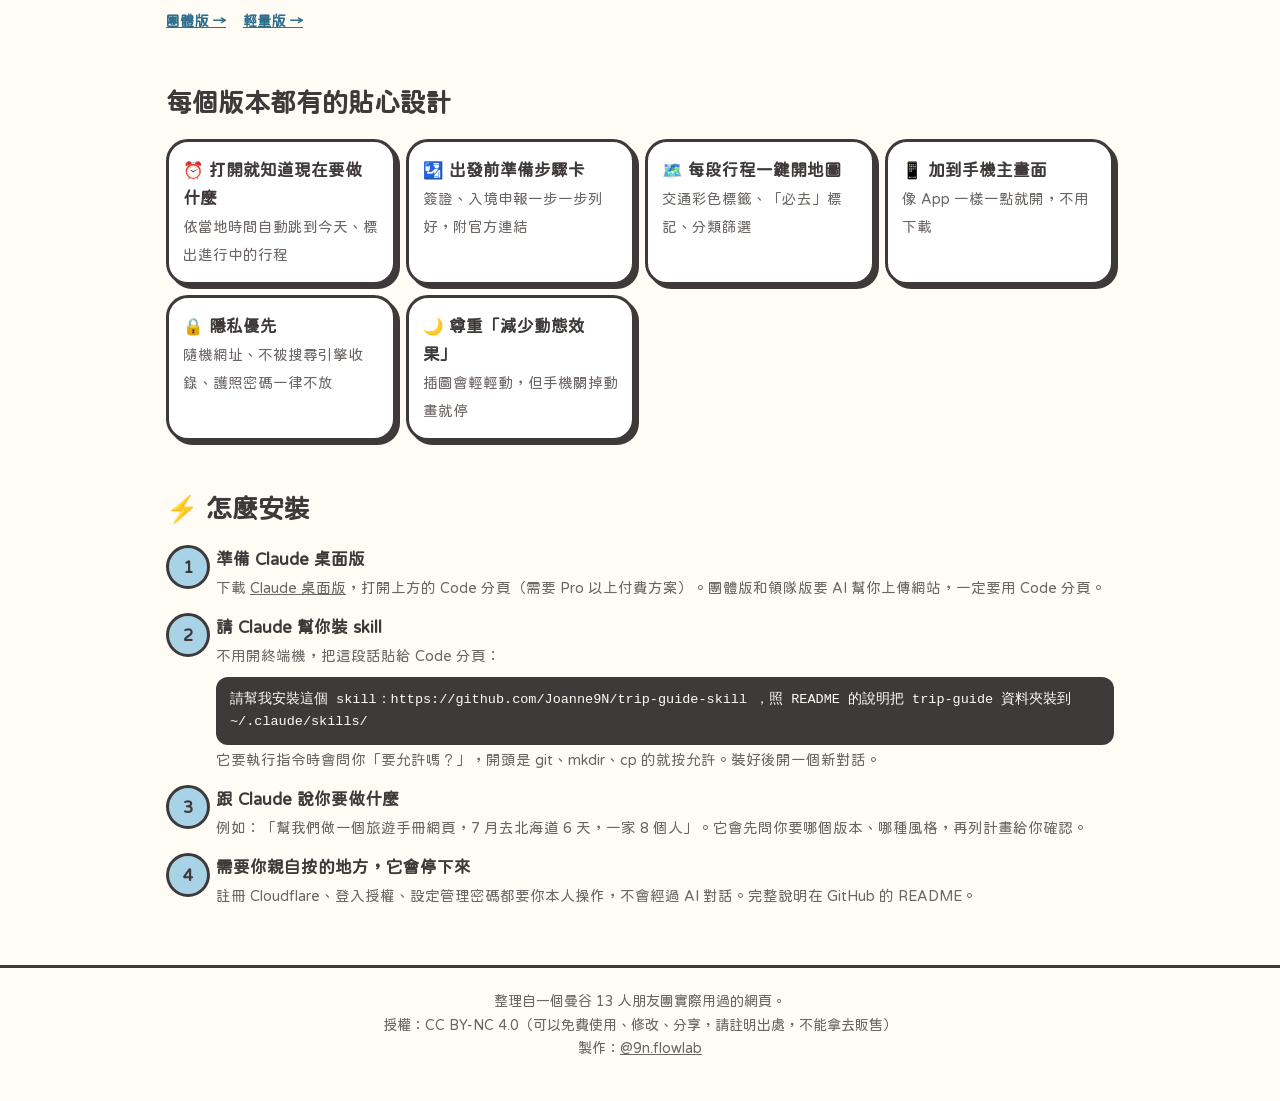
==== commit 38b248ec: "新增第 7 種風格「拾光成詩」poem Co-Authored-By: Claude Opus 5.5 <noreply@anthropic.com> Claude-Session: https://" ====
--- a/docs/index.html
+++ b/docs/index.html
@@ -4,7 +4,7 @@
 <meta charset="UTF-8">
 <meta name="viewport" content="width=device-width, initial-scale=1, viewport-fit=cover">
 <title>trip-guide 旅遊手冊網頁</title>
-<meta name="description" content="一句話請 Claude 幫你做旅遊手冊網頁：6 種風格、個人／團體／領隊三個版本，記帳分帳、集合倒數、分房、留言板，全部免費。">
+<meta name="description" content="一句話請 Claude 幫你做旅遊手冊網頁：7 種風格、個人／團體／領隊三個版本，記帳分帳、集合倒數、分房、留言板，全部免費。">
 <link rel="icon" href="data:image/svg+xml,<svg xmlns='http://www.w3.org/2000/svg' viewBox='0 0 100 100'><text y='.9em' font-size='90'>🧳</text></svg>">
 <link rel="preconnect" href="https://fonts.googleapis.com">
 <link rel="preconnect" href="https://fonts.gstatic.com" crossorigin>
@@ -57,9 +57,9 @@
   <div>
     <div class="kicker">TRIP-GUIDE ・ CLAUDE SKILL</div>
     <h1>一句話，做出全團都在用的旅遊手冊網頁 🧳</h1>
-    <p class="lead">把行程丟給 Claude，它會幫你做一個手機優先的旅遊網頁：集合倒數、每日行程、記帳分帳、分房、推薦清單、留言板。<b>6 種風格任選、全部免費</b>。</p>
+    <p class="lead">把行程丟給 Claude，它會幫你做一個手機優先的旅遊網頁：集合倒數、每日行程、記帳分帳、分房、推薦清單、留言板。<b>7 種風格任選、全部免費</b>。</p>
     <div class="btns">
-      <a class="btn main" href="#styles">🎨 看 6 種風格</a>
+      <a class="btn main" href="#styles">🎨 看 7 種風格</a>
       <a class="btn" href="#install">⚡ 怎麼安裝</a>
       <a class="btn" href="https://github.com/Joanne9N/trip-guide-skill">GitHub ↗</a>
     </div>
@@ -82,7 +82,7 @@
       <p class="muted" style="margin:12px 0 0">後台需要登入，示範請自己部署後試用</p></div>
   </div>
 
-  <h2 id="styles">🎨 6 種風格</h2>
+  <h2 id="styles">🎨 7 種風格</h2>
   <p class="muted">同一個示範旅程（虛構的北海道 6 日家族旅行），換一個設定就換一種長相。點進去可以在畫面下方切換風格。</p>
   <div class="styles" id="style-grid"></div>
 
@@ -122,6 +122,7 @@
   ["boarding","🎫 復古登機證風","海軍藍、票根、打孔線。適合出國、蜜月"],
   ["glass","🫧 液態玻璃風","毛玻璃卡片浮在風景上。適合海島、極光、雪景"],
   ["magazine","📰 雜誌編輯風","大字標題、細線、留白。適合質感旅行、長輩團"],
+  ["poem","🌅 拾光成詩風","復古幾何插畫、Risograph 顆粒、纖細襯線字。適合文青旅行、海邊夕陽"],
 ];
 document.getElementById("style-grid").innerHTML = STYLES.map(([t, n, d]) => `
   <div class="style">
--- a/docs/themes.css
+++ b/docs/themes.css
@@ -1,8 +1,8 @@
 /* =========================================================
-   trip-guide 風格系統（6 種）
+   trip-guide 風格系統（7 種）
    用法：<html data-theme="picturebook">，換風格只要改這個值
    picturebook 日系繪本｜tropical 熱帶活潑｜scrapbook 手帳剪貼簿
-   boarding 復古登機證｜glass 液態玻璃｜magazine 雜誌編輯
+   boarding 復古登機證｜glass 液態玻璃｜magazine 雜誌編輯｜poem 拾光成詩
    這份是母版：改完執行 node tools/sync-themes.mjs，
    會把內容同步進各版本 index.html 的 THEMES 區塊
    ========================================================= */
@@ -94,6 +94,21 @@
   --font-body:"Noto Sans TC",-apple-system,"PingFang TC",sans-serif;
   --font-head:"Noto Serif TC","Songti TC",serif;
   --hero-bg:#FAF8F4;
+}
+
+/* 🌅 拾光成詩：米白紙纖維、Risograph 顆粒、復古幾何插畫、纖細襯線英文標題 */
+[data-theme="poem"]{
+  --alert:#C4472F;
+  --bg:#F4EEE2; --paper:#FBF7EF; --ink:#2B2723; --muted:#6B6258; --line:#DCD1C0;
+  --c1:#E0674A; --c2:#E9B44A; --c3:#3D7F8C; --c4:#9DB08A;
+  --c1-ink:#A6432B; --c3-ink:#2C6370; --c4-ink:#4C6A3C; --on-c1:#2B2723;
+  --bw:1px; --bc:#2B2723; --radius:2px; --radius-s:2px;
+  --shadow:none; --shadow-lift:none;
+  --font-body:"Noto Sans TC",-apple-system,"PingFang TC",sans-serif;
+  --font-head:"Bodoni Moda","Noto Serif TC","Songti TC",serif;
+  --hero-bg:transparent;
+  --grain:url("data:image/svg+xml,%3Csvg xmlns='http://www.w3.org/2000/svg' width='160' height='160'%3E%3Cfilter id='n'%3E%3CfeTurbulence type='fractalNoise' baseFrequency='.85' numOctaves='2' stitchTiles='stitch'/%3E%3CfeColorMatrix values='0 0 0 0 .17 0 0 0 0 .15 0 0 0 0 .13 0 0 0 .16 0'/%3E%3C/filter%3E%3Crect width='160' height='160' filter='url(%23n)'/%3E%3C/svg%3E");
+  --fiber:url("data:image/svg+xml,%3Csvg xmlns='http://www.w3.org/2000/svg' width='300' height='300'%3E%3Cfilter id='f'%3E%3CfeTurbulence type='fractalNoise' baseFrequency='.012 .09' numOctaves='3' seed='7'/%3E%3CfeColorMatrix values='0 0 0 0 .55 0 0 0 0 .47 0 0 0 0 .36 0 0 0 .14 -.03'/%3E%3C/filter%3E%3Crect width='300' height='300' filter='url(%23f)'/%3E%3C/svg%3E");
 }
 
 /* ---------- 共用元件（所有風格共用的骨架） ---------- */
@@ -120,6 +135,8 @@
 [data-theme="magazine"] .ill .k{stroke-width:1.2px}
 [data-theme="magazine"] .ill .f1,[data-theme="magazine"] .ill .f2,[data-theme="magazine"] .ill .f3,[data-theme="magazine"] .ill .f4{fill:none}
 [data-theme="magazine"] .ill .sun{fill:var(--c1)}
+[data-theme="poem"] .ill .k{stroke-width:0}
+[data-theme="poem"] .ill .f1,[data-theme="poem"] .ill .f2,[data-theme="poem"] .ill .f3,[data-theme="poem"] .ill .f4,[data-theme="poem"] .ill .fi{mix-blend-mode:multiply}
 
 /* 動畫：插圖輕輕動、切換日期彈一下 */
 @keyframes bob{50%{transform:translateY(-4px)}}
@@ -190,3 +207,23 @@
 [data-theme="magazine"] .day-chip{border:0;border-bottom:2px solid transparent;border-radius:0;background:transparent}
 [data-theme="magazine"] .day-chip.on{border-bottom-color:var(--c1);background:transparent;color:var(--ink)}
 [data-theme="magazine"] .btn{border:1px solid var(--ink)}
+
+/* 🌅 拾光成詩：紙纖維與顆粒、套印偏差、編號小標、圓弧與圓點點綴 */
+[data-theme="poem"] body{background-color:var(--bg);background-image:var(--grain),var(--fiber);background-size:160px 160px,300px 300px;background-blend-mode:multiply}
+[data-theme="poem"] body{counter-reset:poem}
+[data-theme="poem"] .topbar{border-bottom-color:var(--line)}
+[data-theme="poem"] .hero .kicker{font-family:var(--font-head);font-weight:400;font-size:25px;line-height:1.15;letter-spacing:.5px;text-transform:none;color:var(--ink);margin-top:6px}
+[data-theme="poem"] .hero h1{font-family:var(--font-body);font-size:20px;font-weight:700;letter-spacing:1px;text-shadow:none}
+[data-theme="poem"] .hero-art{position:relative;border-radius:0;background:var(--paper);padding:14px 14px 30px;border:1px solid var(--line)}
+[data-theme="poem"] .hero-art svg{filter:drop-shadow(1.2px .8px 0 color-mix(in srgb,var(--c3) 30%,transparent))}
+[data-theme="poem"] .hero-art::after{content:"";position:absolute;inset:14px 14px 30px;background-image:var(--grain);background-size:120px 120px;mix-blend-mode:multiply;opacity:.9;pointer-events:none}
+[data-theme="poem"] .hero-art::before{content:"N° 01  ·  a trip in verse";position:absolute;left:14px;bottom:8px;font-family:var(--font-head);font-style:italic;font-size:12px;letter-spacing:1.5px;color:var(--muted)}
+[data-theme="poem"] h2{font-weight:500;counter-increment:poem;position:relative;padding-bottom:8px;border-bottom:1px solid var(--line)}
+[data-theme="poem"] h2::before{content:counter(poem,decimal-leading-zero);display:block;font-family:var(--font-head);font-style:italic;font-weight:400;font-size:13px;letter-spacing:2px;color:var(--c1-ink)}
+[data-theme="poem"] h2::after{content:"";position:absolute;right:0;bottom:-4px;width:7px;height:7px;border-radius:50%;background:var(--c1)}
+[data-theme="poem"] .card{background:radial-gradient(circle at 100% 0,color-mix(in srgb,var(--c2) 24%,transparent) 0 30px,transparent 31px),var(--paper);border-color:var(--line)}
+[data-theme="poem"] .btn{border:1px solid var(--ink)}
+[data-theme="poem"] .day-chip{border:1px solid var(--line);border-radius:99px}
+[data-theme="poem"] .day-chip.on{background:var(--c3);color:#FBF7EF;border-color:var(--c3)}
+[data-theme="poem"] .day-chip.on span{color:#E8F0EF}
+[data-theme="poem"] .topbar a.on{background:transparent;border-radius:0;box-shadow:inset 0 -2px 0 var(--c1)}
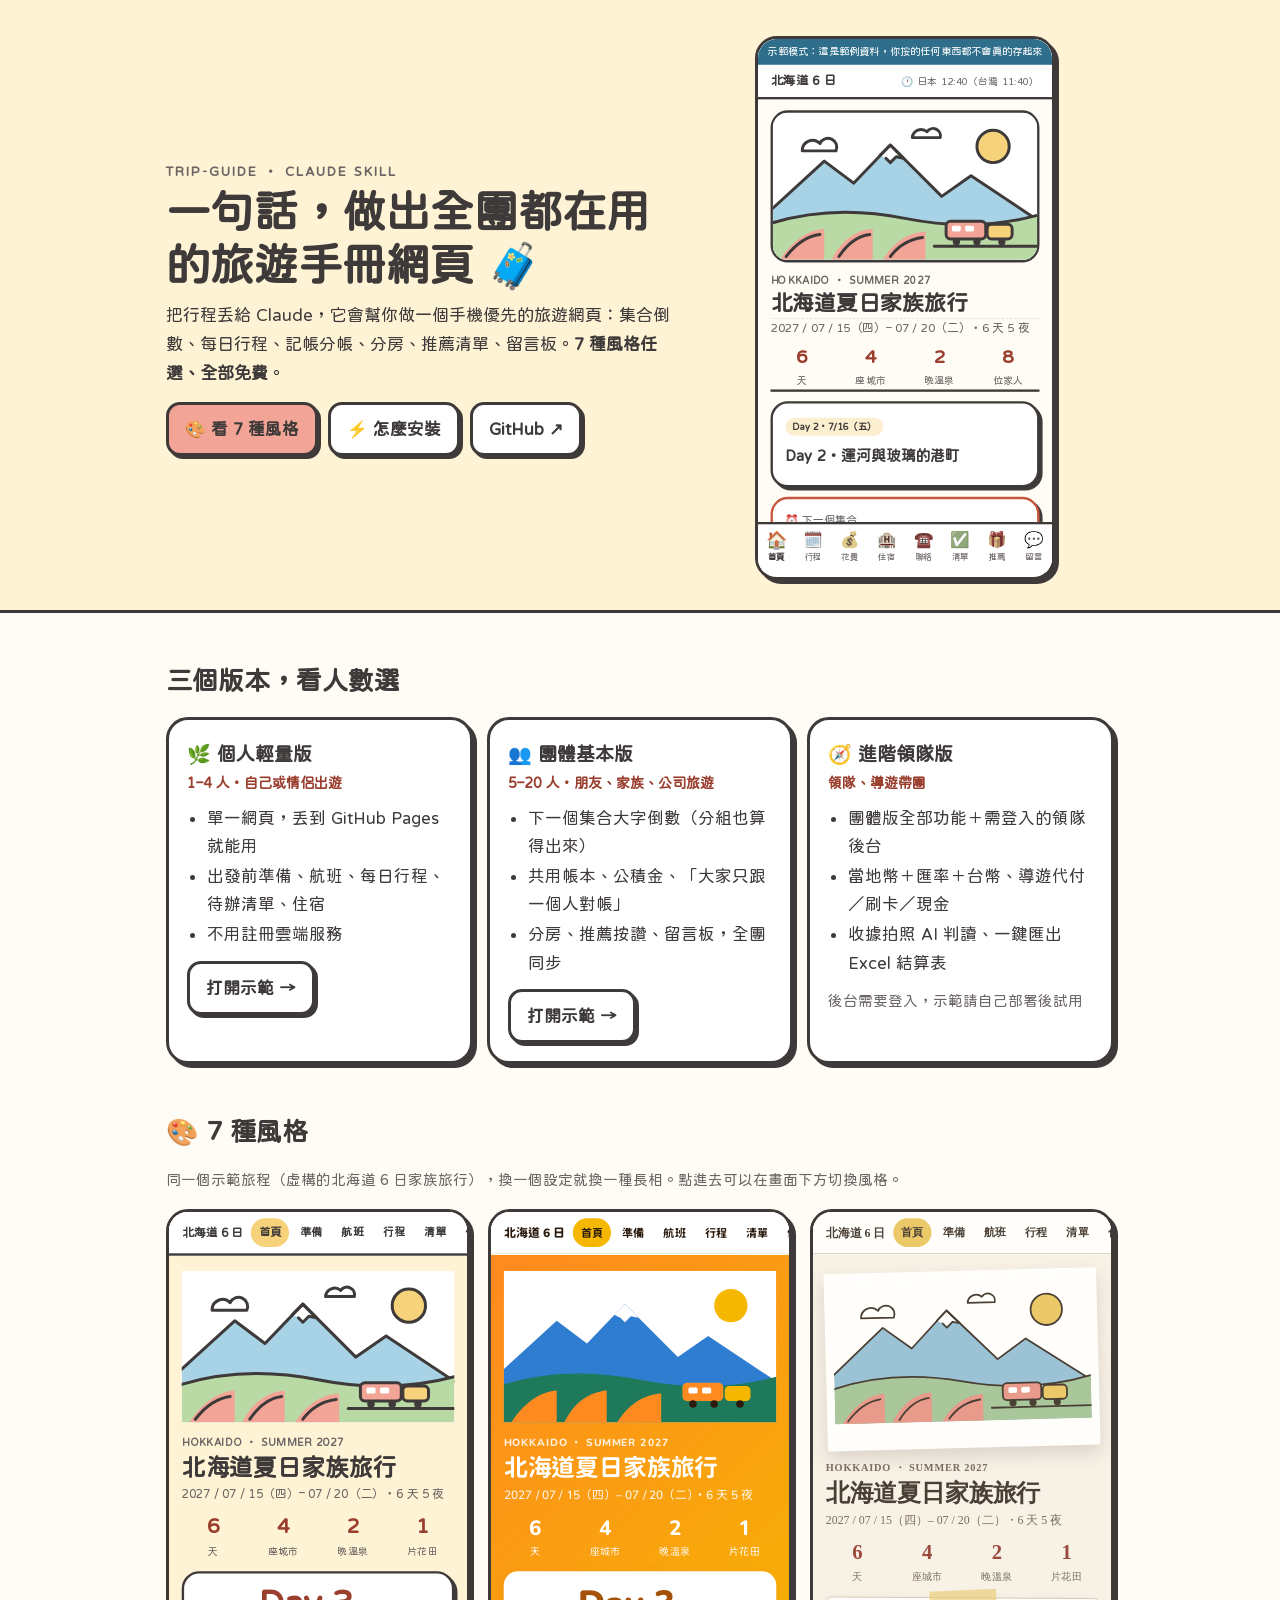
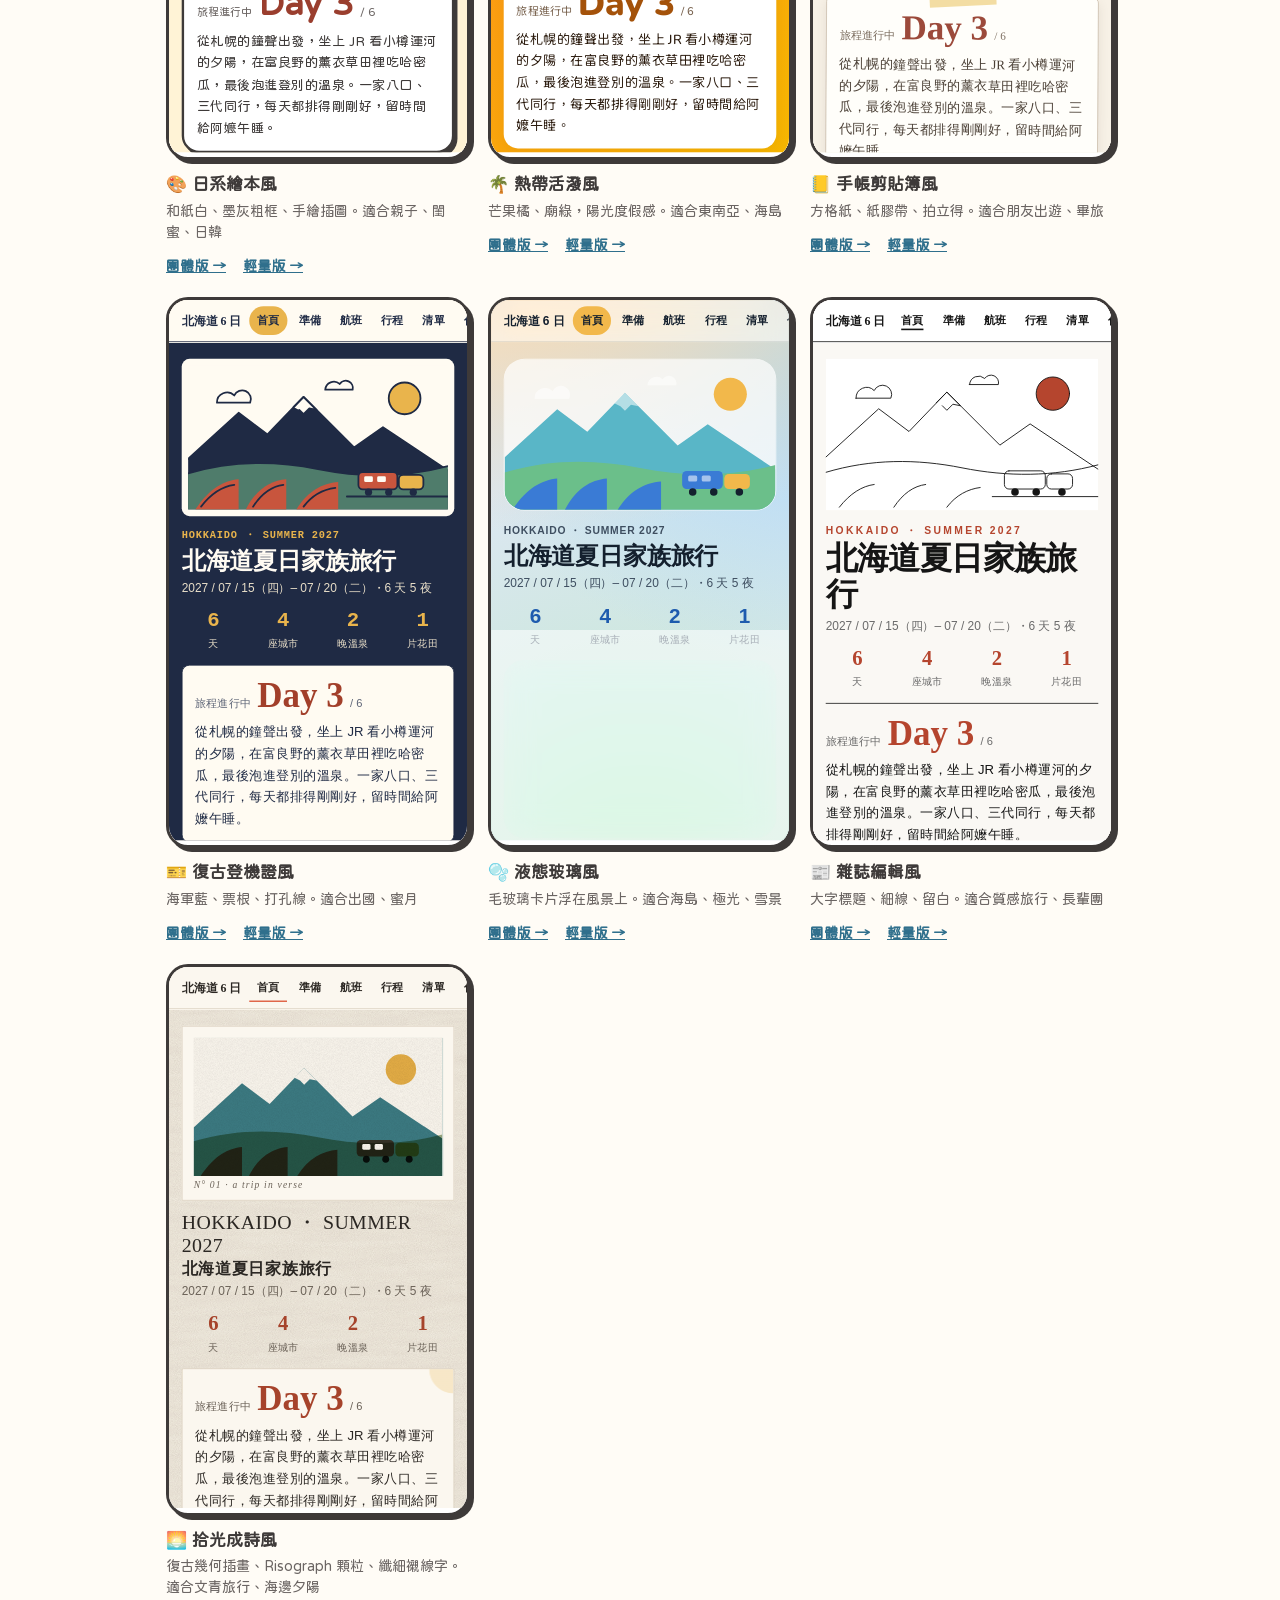
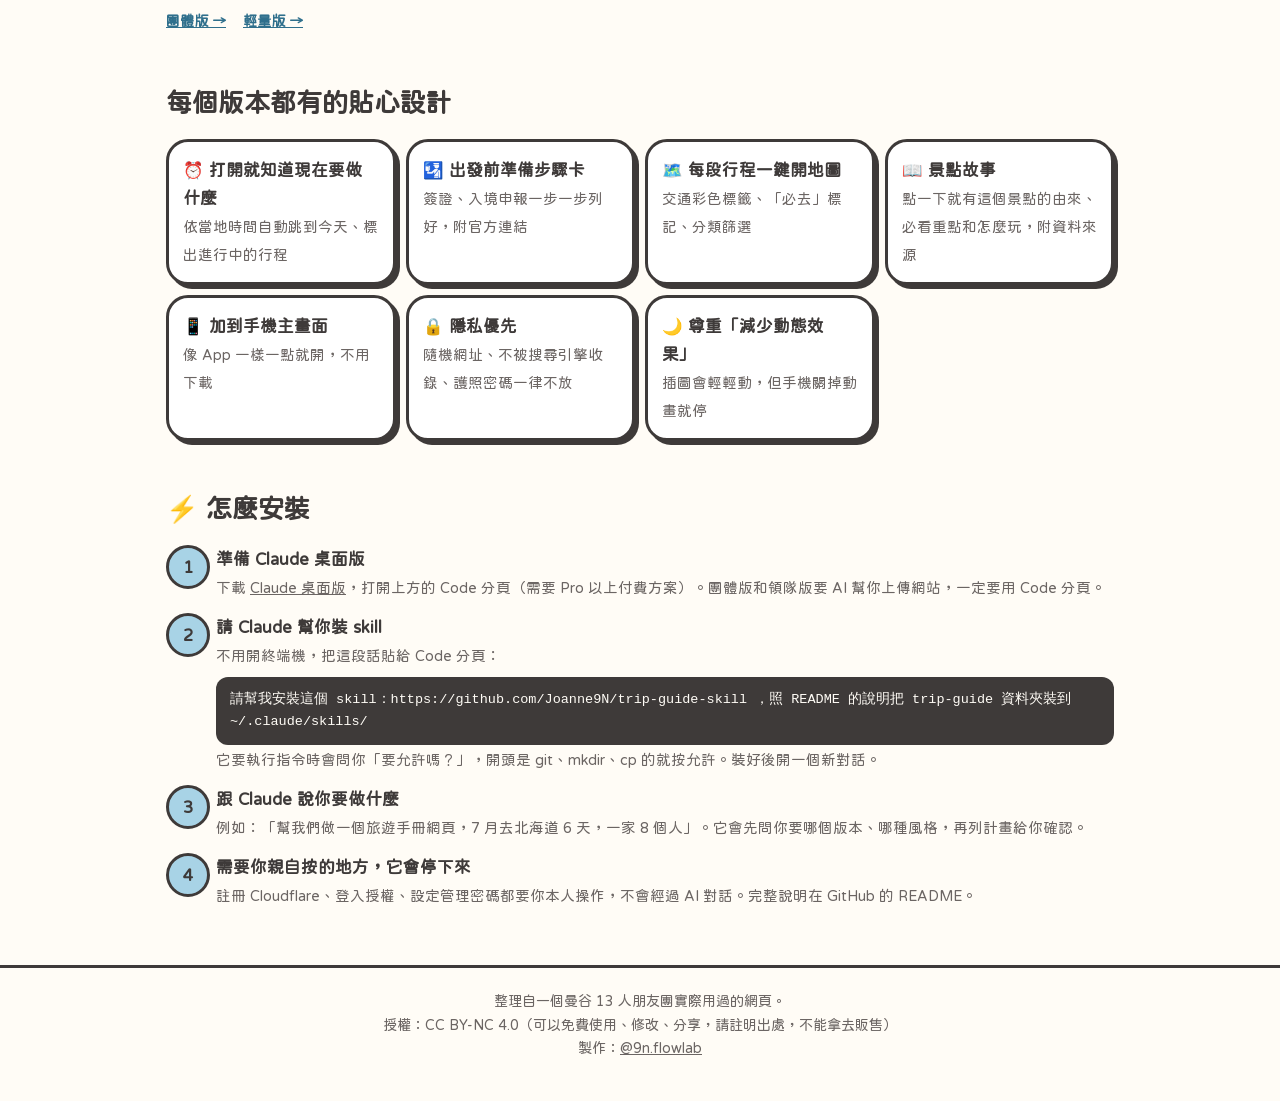
==== commit bb437156: "新增「📖 景點故事」並升級為 v4 Co-Authored-By: Claude Opus 5.5 <noreply@anthropic.com> Claude-Session: https://cl" ====
--- a/docs/index.html
+++ b/docs/index.html
@@ -91,6 +91,7 @@
     <div class="card"><b>⏰ 打開就知道現在要做什麼</b><span class="muted">依當地時間自動跳到今天、標出進行中的行程</span></div>
     <div class="card"><b>🛂 出發前準備步驟卡</b><span class="muted">簽證、入境申報一步一步列好，附官方連結</span></div>
     <div class="card"><b>🗺️ 每段行程一鍵開地圖</b><span class="muted">交通彩色標籤、「必去」標記、分類篩選</span></div>
+    <div class="card"><b>📖 景點故事</b><span class="muted">點一下就有這個景點的由來、必看重點和怎麼玩，附資料來源</span></div>
     <div class="card"><b>📱 加到手機主畫面</b><span class="muted">像 App 一樣一點就開，不用下載</span></div>
     <div class="card"><b>🔒 隱私優先</b><span class="muted">隨機網址、不被搜尋引擎收錄、護照密碼一律不放</span></div>
     <div class="card"><b>🌙 尊重「減少動態效果」</b><span class="muted">插圖會輕輕動，但手機關掉動畫就停</span></div>
--- a/docs/themes.css
+++ b/docs/themes.css
@@ -126,6 +126,27 @@
 .tag.car{color:var(--c1-ink);background:color-mix(in srgb,var(--c1) 28%,var(--paper))}
 .tag.flight{color:var(--ink);background:color-mix(in srgb,var(--line) 60%,var(--paper))}
 .tag.must{color:var(--on-c1);background:var(--c1);border-color:var(--c1)}
+
+/* 📖 景點故事（底部滑出的卡片內容） */
+.story-btn{display:inline-flex;align-items:center;gap:4px;font:inherit;font-size:13.5px;font-weight:700;color:var(--c1-ink);background:color-mix(in srgb,var(--c1) 14%,var(--paper));border:1.5px solid color-mix(in srgb,var(--c1) 55%,var(--paper));border-radius:99px;padding:6px 12px;min-height:36px;cursor:pointer}
+.story{padding-top:4px}
+.story-kicker{font-size:13px;font-weight:700;letter-spacing:1px;color:var(--c1-ink)}
+.story h3{font-size:22px;margin:2px 44px 6px 0;line-height:1.3}
+.story-lead{font-size:16px;font-weight:700;color:var(--ink);margin:0 0 12px;padding-left:10px;border-left:3px solid var(--c2)}
+.story figure{margin:0 0 12px}
+.story img{display:block;width:100%;max-height:260px;object-fit:cover;border-radius:var(--radius-s);background:var(--line)}
+.story figcaption{font-size:12px;color:var(--muted);margin-top:4px}
+.story p{margin:0 0 10px;font-size:15.5px;line-height:1.75}
+.story h4{font-size:16px;margin:16px 0 6px}
+.story-see{margin:0;padding-left:22px;display:grid;gap:4px;font-size:15.5px}
+.story-meta{font-size:14.5px;color:var(--muted)}
+.story-fact{background:color-mix(in srgb,var(--c3) 18%,var(--paper));border-radius:var(--radius-s);padding:12px 14px;font-size:14.5px;margin:14px 0}
+.story-src{font-size:13px;color:var(--muted)}
+.story-src a{color:var(--c3-ink)}
+.story-nav{display:flex;justify-content:space-between;gap:8px;margin-top:16px}
+.story-nav .btn{max-width:48%;overflow:hidden;text-overflow:ellipsis;white-space:nowrap;display:block;text-align:center;line-height:26px}
+[data-theme="poem"] .story h3{font-weight:500}
+[data-theme="poem"] .story-kicker{font-family:var(--font-head);font-style:italic;font-weight:400;letter-spacing:2px}
 
 /* 插圖：線條吃 --ink，填色吃 --c1～--c4，各風格自動變色 */
 .ill .k{stroke:var(--ink);stroke-width:calc(var(--bw) + 1px);stroke-linejoin:round;stroke-linecap:round;fill:none}
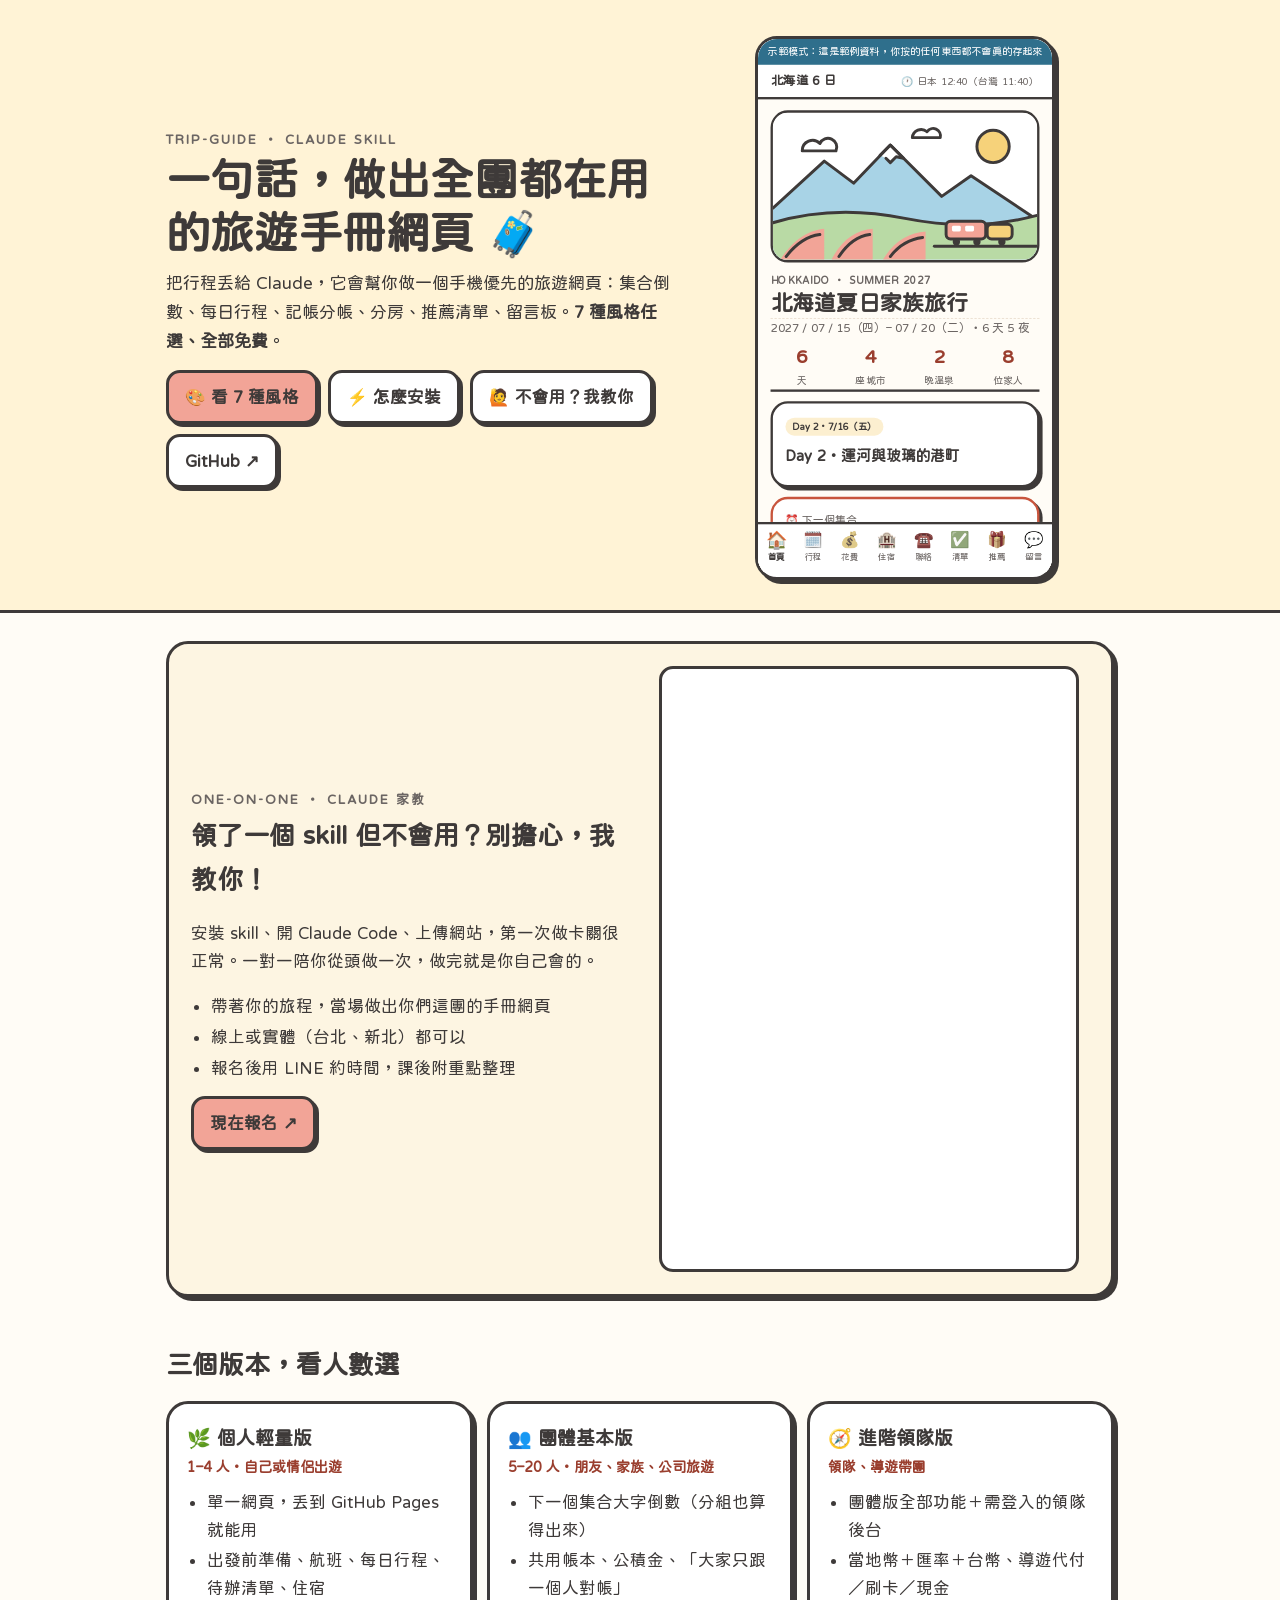
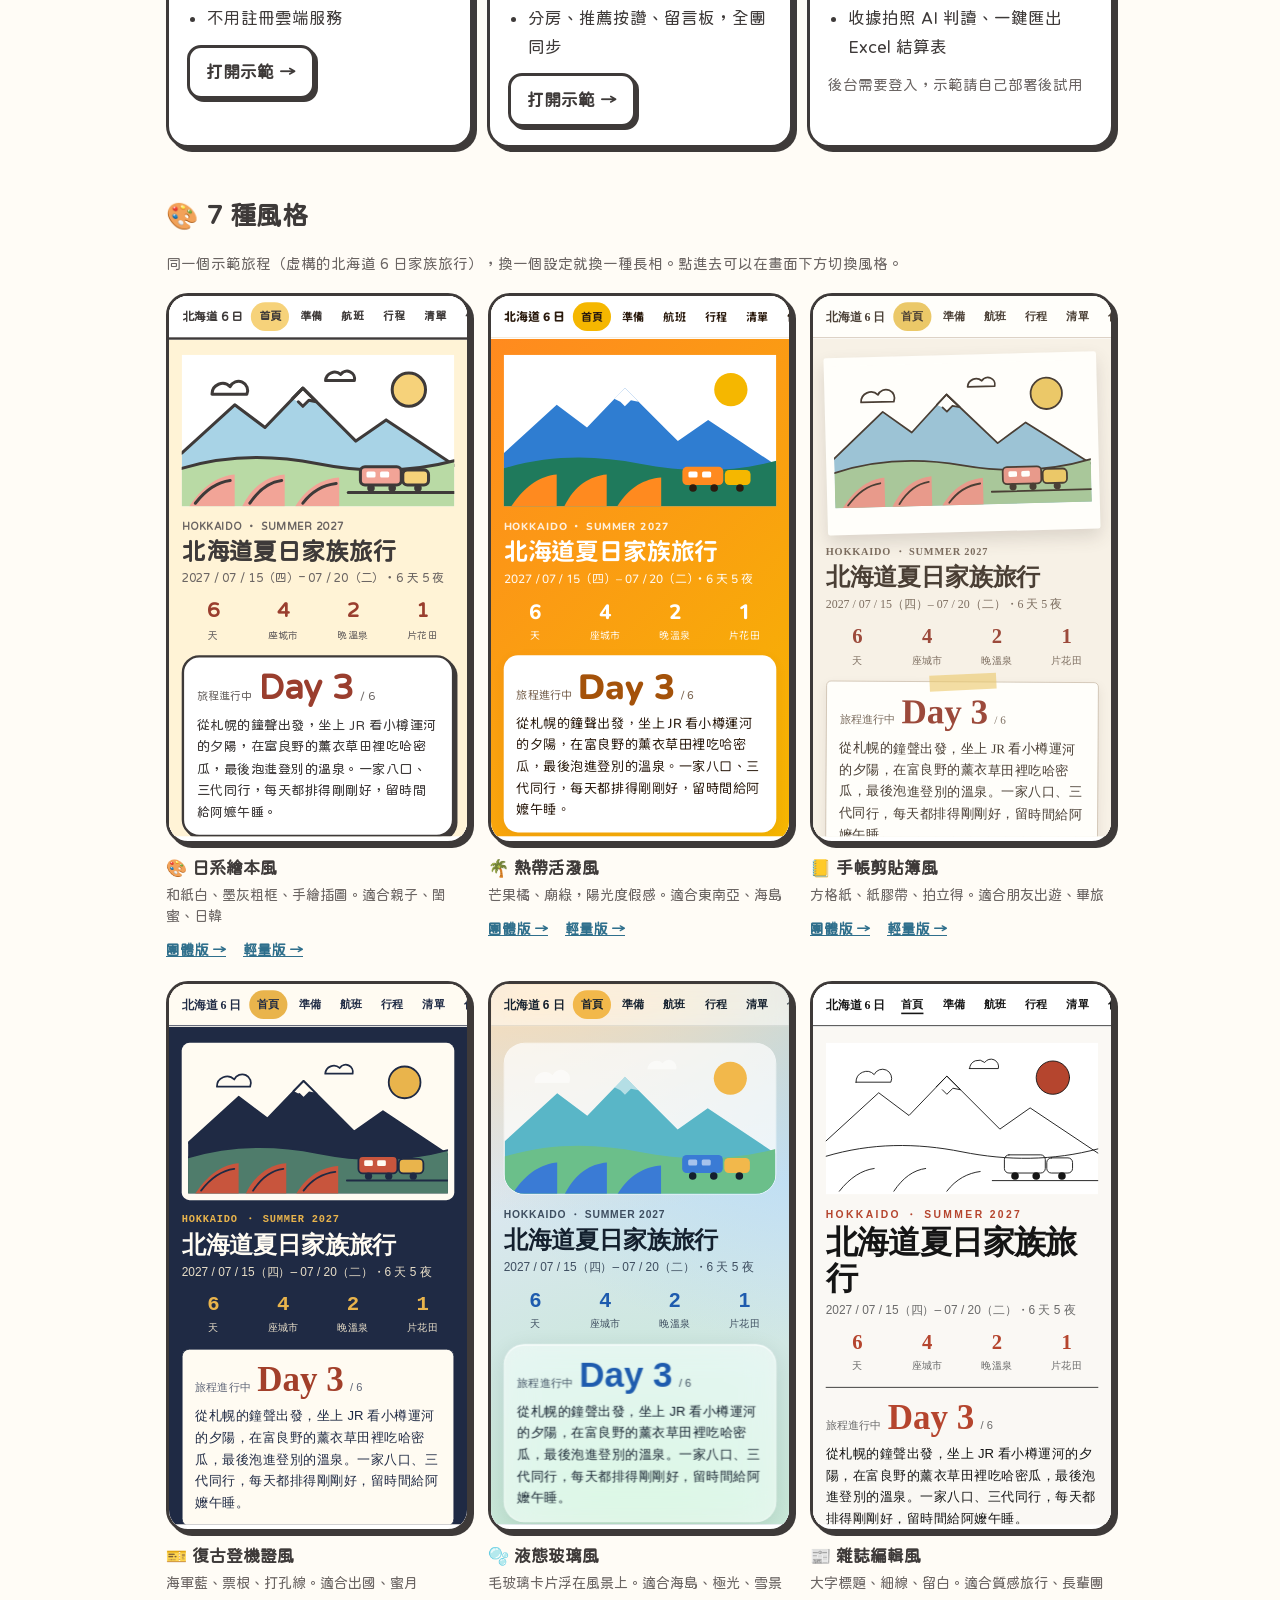
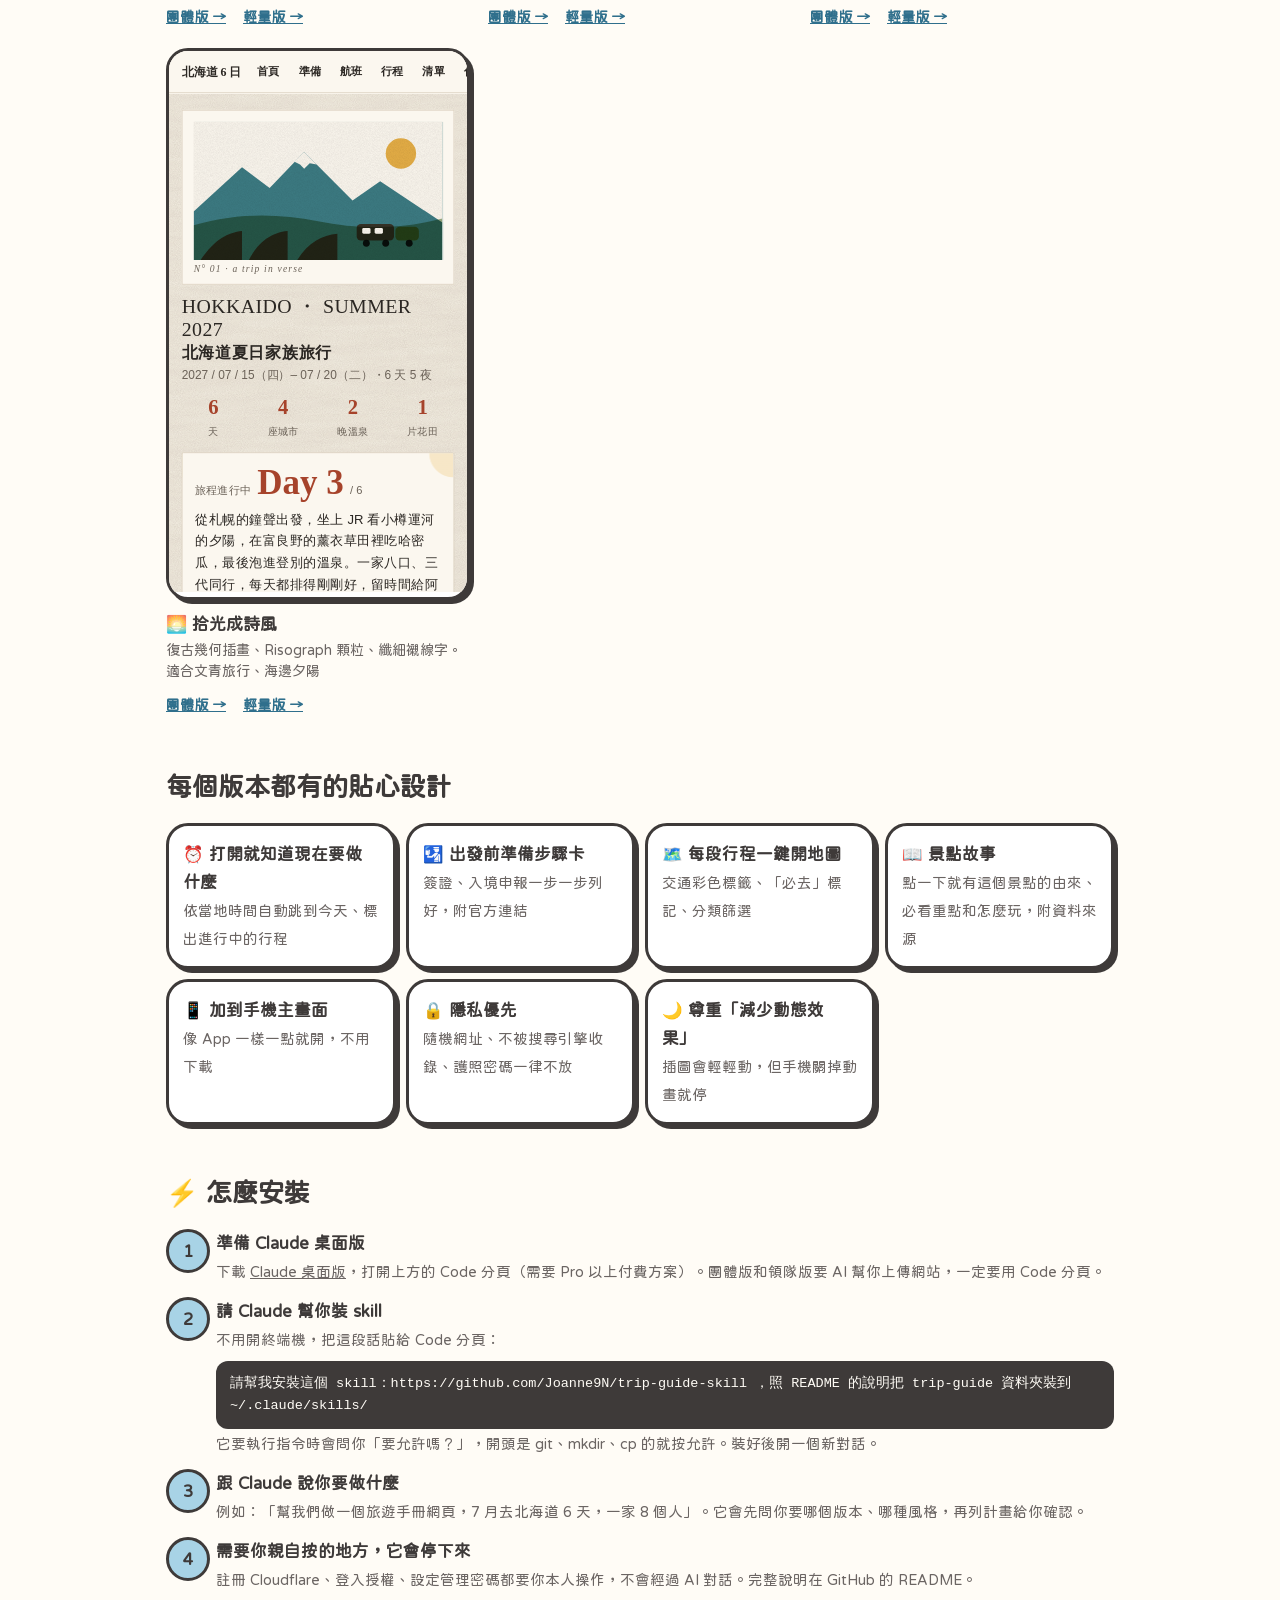
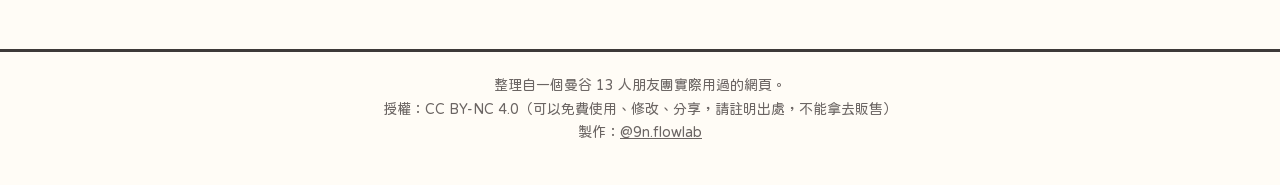
==== commit d58f3467: "介紹頁新增「不會用？我教你」區塊與 Portaly 報名嵌入 Co-Authored-By: Claude Opus 5.5 <noreply@anthropic.com> Claude-Sessio" ====
--- a/docs/index.html
+++ b/docs/index.html
@@ -48,6 +48,13 @@
 .feat{display:grid;gap:10px;margin-top:14px;grid-template-columns:repeat(auto-fit,minmax(220px,1fr))}
 .feat div{padding:14px}
 .feat b{display:block}
+.teach{display:grid;gap:18px;align-items:center;margin-top:28px;padding:22px;background:color-mix(in srgb,var(--c2) 22%,var(--paper))}
+@media (min-width:760px){ .teach{grid-template-columns:1fr 1fr} }
+.teach h2{margin:4px 0 8px}
+.teach ul{margin:8px 0 14px;padding-left:20px}
+.teach li{margin:3px 0}
+.teach .embed{width:100%;max-width:420px;justify-self:center;border-radius:var(--radius-s);overflow:hidden;background:var(--paper);border:var(--bw) solid var(--bc)}
+.teach iframe{display:block;width:100%;height:600px;border:0}
 footer{margin:56px 0 0;border-top:var(--bw) solid var(--bc);padding:22px 0 40px;text-align:center;font-size:14px;color:var(--muted)}
 </style>
 </head>
@@ -61,6 +68,7 @@
     <div class="btns">
       <a class="btn main" href="#styles">🎨 看 7 種風格</a>
       <a class="btn" href="#install">⚡ 怎麼安裝</a>
+      <a class="btn" href="#teach">🙋 不會用？我教你</a>
       <a class="btn" href="https://github.com/Joanne9N/trip-guide-skill">GitHub ↗</a>
     </div>
   </div>
@@ -68,6 +76,21 @@
 </div></header>
 
 <main class="wrap">
+
+  <section class="card teach" id="teach">
+    <div>
+      <div class="kicker">ONE-ON-ONE ・ CLAUDE 家教</div>
+      <h2>領了一個 skill 但不會用？別擔心，我教你！</h2>
+      <p>安裝 skill、開 Claude Code、上傳網站，第一次做卡關很正常。一對一陪你從頭做一次，做完就是你自己會的。</p>
+      <ul>
+        <li>帶著你的旅程，當場做出你們這團的手冊網頁</li>
+        <li>線上或實體（台北、新北）都可以</li>
+        <li>報名後用 LINE 約時間，課後附重點整理</li>
+      </ul>
+      <div class="btns"><a class="btn main" href="https://portaly.cc/hibilab.io/product/tGiQnCbzfh7x9DN1ihUw" target="_blank" rel="noopener">現在報名 ↗</a></div>
+    </div>
+    <div class="embed"><iframe src="https://portaly.cc/embed/hibilab.io/product/tGiQnCbzfh7x9DN1ihUw" title="Claude 一對一家教報名" loading="lazy"></iframe></div>
+  </section>
 
   <h2>三個版本，看人數選</h2>
   <div class="grid3">
